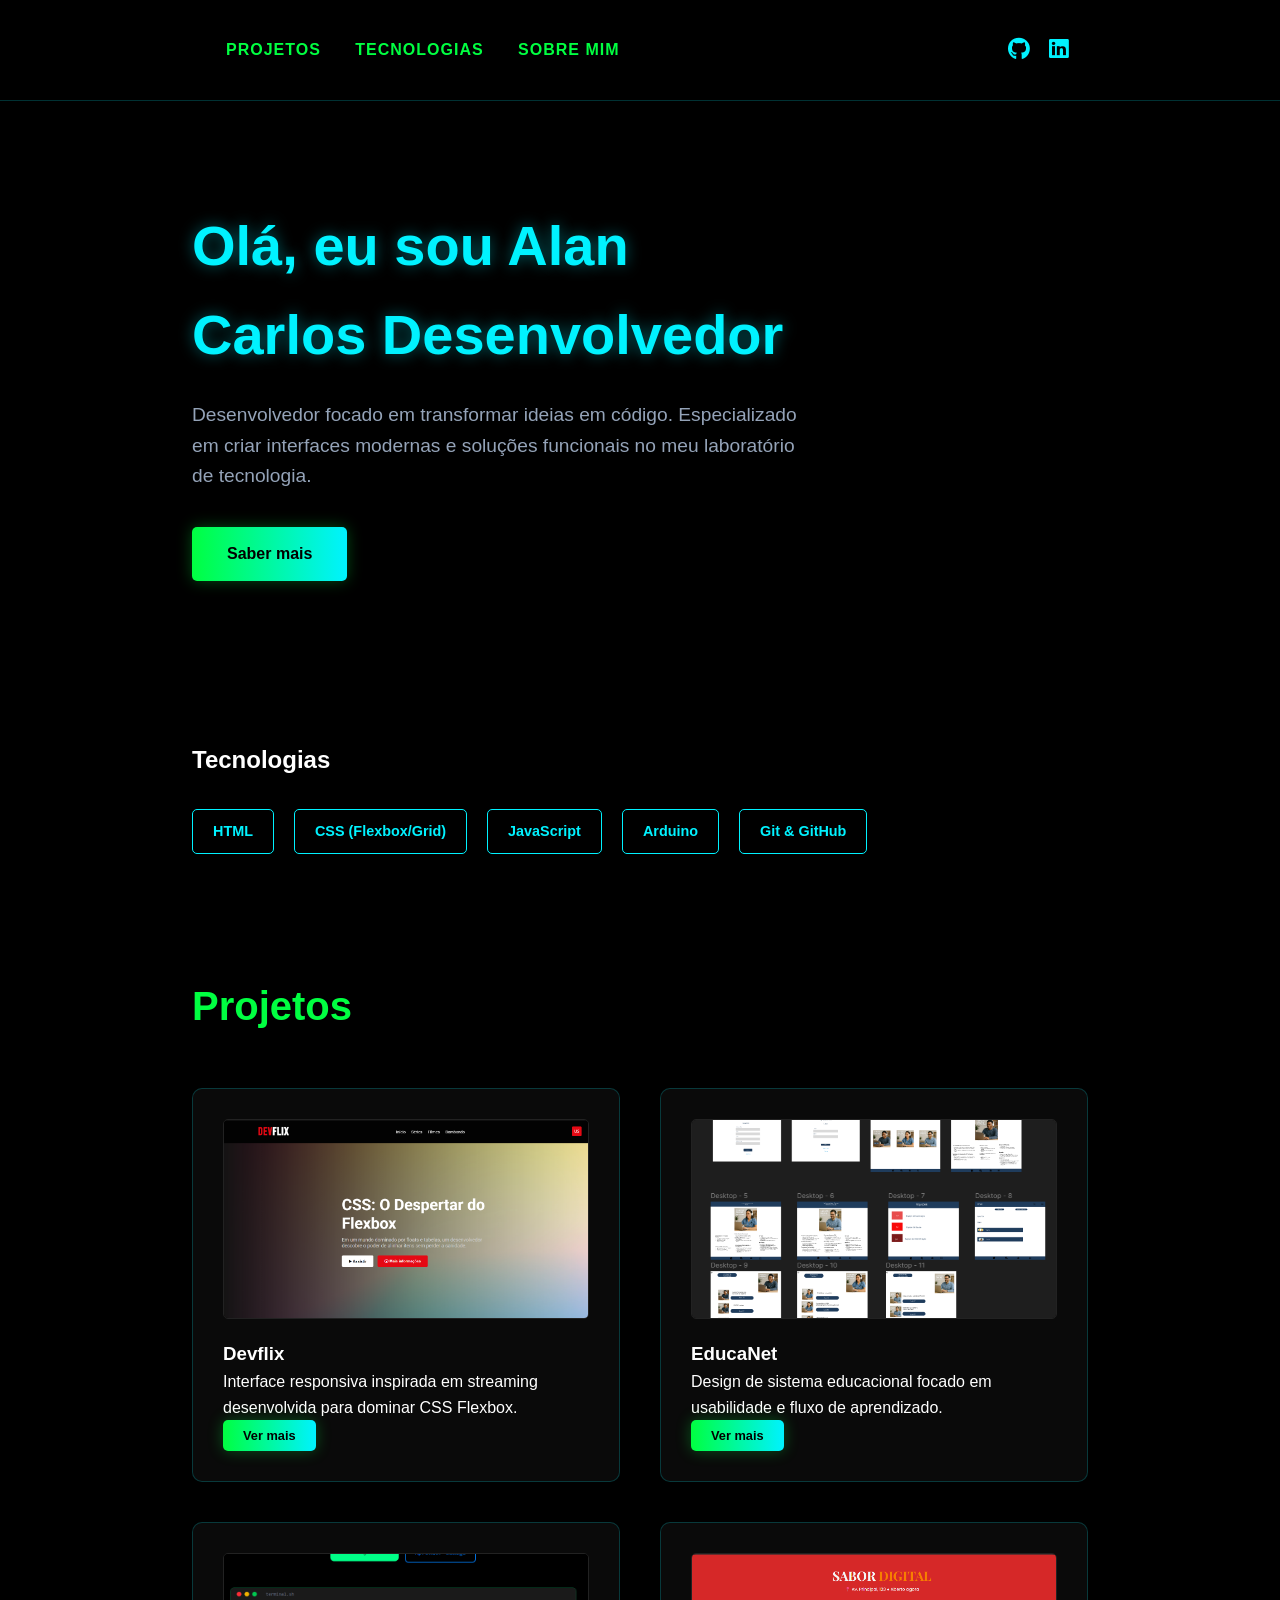
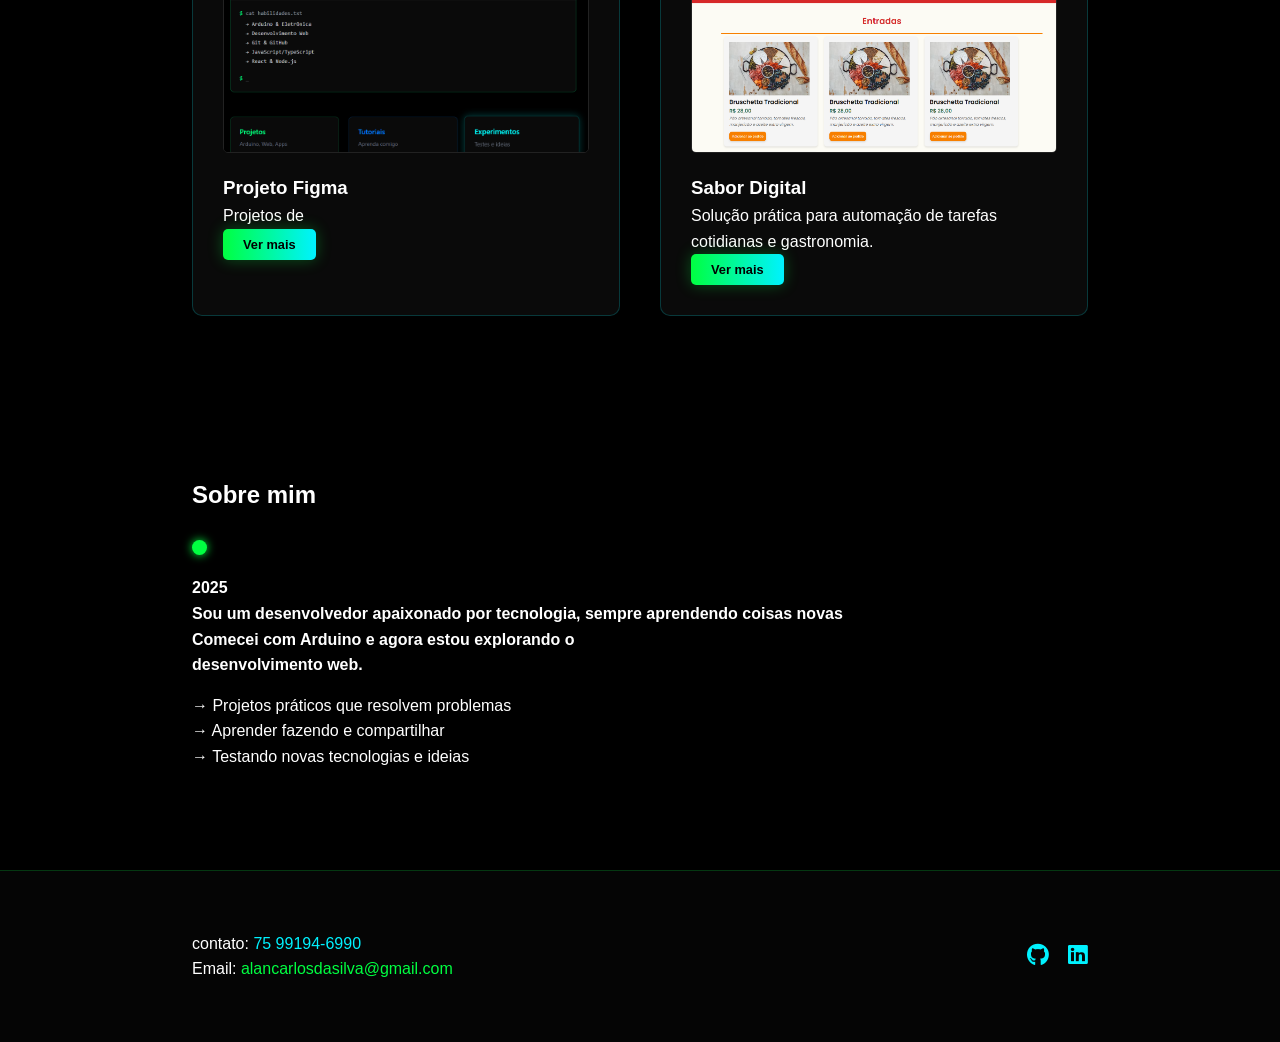
==== index.html @ fb9b8b77 "portfolio" ====
<!DOCTYPE html>
<html lang="pt-br">
<head>
    <meta charset="UTF-8">
    <meta name="viewport" content="width=device-width, initial-scale=1.0">
    <title>TechLab do Alan</title>
    <link rel="stylesheet" href="https://cdnjs.cloudflare.com/ajax/libs/font-awesome/6.0.0/css/all.min.css">
    <style>
        /* Estilos Base - Paleta: Preto, Verde e Azul Neon */
        * {
            margin: 0;
            padding: 0;
            box-sizing: border-box;
            font-family: 'Inter', sans-serif;
        }

        body {
            background-color: #000000; /* Preto total */
            color: #ffffff;
            line-height: 1.6;
            scroll-behavior: smooth;
        }

        /* Navbar */
        nav {
            display: flex;
            justify-content: space-around;
            align-items: center;
            padding: 2rem;
            border-bottom: 1px solid #00f2ff33; /* Linha sutil azul neon */
        }

        .nav-links a {
            margin: 0 15px;
            color: #00ff41; /* Verde Neon */
            text-decoration: none;
            text-transform: uppercase;
            font-weight: bold;
            letter-spacing: 1px;
            transition: 0.3s;
        }

        .nav-links a:hover { 
            color: #00f2ff; /* Azul Neon no hover */
            text-shadow: 0 0 10px #00f2ff;
        }

        .social-icons a {
            color: #00f2ff; /* Azul Neon */
            font-size: 1.4rem;
            margin-left: 15px;
            transition: 0.3s;
        }

        .social-icons a:hover { 
            color: #00ff41; 
            filter: drop-shadow(0 0 5px #00ff41);
        }

        /* Hero Section */
        .hero {
            padding: 100px 15%;
            max-width: 1000px;
        }

        .hero h1 {
            font-size: 3.5rem;
            margin-bottom: 20px;
            font-weight: 700;
            color: #00f2ff; /* Título em Azul Neon */
            text-shadow: 0 0 15px rgba(0, 242, 255, 0.4);
        }

        .hero p {
            color: #94a3b8;
            margin-bottom: 35px;
            font-size: 1.2rem;
            max-width: 700px;
        }

        /* Botão com degradê Verde e Azul Neon */
        .btn-gradient {
            background: linear-gradient(90deg, #00ff41, #00f2ff);
            color: #000;
            padding: 14px 35px;
            border-radius: 5px; /* Estilo mais retangular/tech */
            border: none;
            cursor: pointer;
            font-weight: bold;
            text-decoration: none;
            display: inline-block;
            transition: 0.3s;
            box-shadow: 0 0 15px rgba(0, 255, 65, 0.3);
        }

        .btn-gradient:hover { 
            transform: translateY(-3px);
            box-shadow: 0 0 25px rgba(0, 242, 255, 0.5);
        }

        /* Projetos 2x2 */
        .projects-section { padding: 60px 15%; }
        .projects-section h2 { 
            font-size: 2.5rem; 
            margin-bottom: 50px; 
            color: #00ff41; /* Subtítulo Verde */
        }

        .project-grid {
            display: grid;
            grid-template-columns: 1fr 1fr;
            gap: 40px;
        }

        .project-card {
            background-color: #0a0a0a;
            border: 1px solid #00f2ff33;
            border-radius: 10px;
            padding: 30px;
            transition: 0.3s;
        }

        .project-card:hover {
            border-color: #00ff41;
            box-shadow: 0 0 20px rgba(0, 255, 65, 0.1);
        }

        .project-img-box {
            width: 100%;
            height: 200px;
            background-color: #111;
            border-radius: 5px;
            margin-bottom: 20px;
            overflow: hidden;
            border: 1px solid #222;
        }

        .project-img-box img { width: 100%; height: 100%; object-fit: cover; }

        /* Tecnologias */
        .tech-section { padding: 60px 15%; }
        .tech-grid {
            display: flex;
            gap: 20px;
            flex-wrap: wrap;
            margin-top: 30px;
        }
        .tech-badge {
            background: #000;
            color: #00f2ff;
            padding: 10px 20px;
            border-radius: 5px;
            border: 1px solid #00f2ff;
            font-size: 0.9rem;
            font-weight: bold;
        }

        /* Sobre Mim - Timeline Horizontal */
        .about-section { padding: 100px 15%; }
        .timeline {
            display: flex;
            justify-content: space-between;
            margin-top: 60px;
            position: relative;
        }
        .timeline::before {
            content: '';
            position: absolute;
            top: 10px;
            width: 100%;
            height: 2px;
            background: linear-gradient(90deg, #00ff41, #00f2ff);
        }
        .timeline-item { position: relative; z-index: 2; width: 100%; }
        .dot { 
            width: 15px; 
            height: 15px; 
            background-color: #00ff41; 
            border-radius: 50%; 
            margin-bottom: 20px;
            box-shadow: 0 0 10px #00ff41;
        }

        /* Footer */
        footer {
            padding: 60px 15%;
            display: flex;
            justify-content: space-between;
            align-items: center;
            background-color: #050505;
            border-top: 1px solid #00ff4133;
        }

        @media (max-width: 768px) {
            .project-grid { grid-template-columns: 1fr; }
            .timeline { flex-direction: column; gap: 40px; }
            .timeline::before { display: none; }
        }
    </style>
</head>
<body>

    <nav>
        <div class="nav-links">
            <a href="#projects">Projetos</a>
            <a href="#tech">Tecnologias</a>
            <a href="#about">Sobre mim</a>
        </div>
        <div class="social-icons">
            <a href="http://github.com/Alan2980" target="_blank"><i class="fab fa-github"></i></a>
            <a href="https://www.linkedin.com/in/alan-carlos-ferreira/" target="_blank"><i class="fab fa-linkedin"></i></a>
        </div>
    </nav>

    <header class="hero">
        <h1>Olá, eu sou Alan Carlos Desenvolvedor</h1>
        <p>Desenvolvedor focado em transformar ideias em código. Especializado em criar interfaces modernas e soluções funcionais no meu laboratório de tecnologia.</p>
        <a href="#about" class="btn-gradient">Saber mais</a>
    </header>

   
    <section class="tech-section" id="tech">
        <h2>Tecnologias</h2>
        <div class="tech-grid">
            <div class="tech-badge">HTML</div>
            <div class="tech-badge">CSS (Flexbox/Grid)</div>
            <div class="tech-badge">JavaScript</div>
            <div class="tech-badge">Arduino</div>
            <div class="tech-badge">Git & GitHub</div>
        </div>
    </section>
  <section class="projects-section" id="projects">
        <h2>Projetos</h2>
        <div class="project-grid">
            <div class="project-card">
                <div class="project-img-box">
                    <img src="/img/Captura de tela 2026-04-16 095801.png" alt="Devflix">
                </div>
                <h3>Devflix</h3>
                <p>Interface responsiva inspirada em streaming desenvolvida para dominar CSS Flexbox.</p>
                <a href="https://basenacbr-my.sharepoint.com/:u:/g/personal/alan48354706_aluno_ba_senac_br/IQDGTTc9isylQrXAjAo8nd3AAR1FOP3xjFwxN7W-RszJwBE?e=UercpC" target="_blank">
                    <button class="btn-gradient" style="padding: 8px 20px; font-size: 0.8rem;">Ver mais</button>
                </a>
            </div>

            <div class="project-card">
                <div class="project-img-box">
                    <img src="/img/Captura de tela 2026-04-16 095956.png" alt="EducaNet">
                </div>
                <h3>EducaNet</h3>
                <p>Design de sistema educacional focado em usabilidade e fluxo de aprendizado.</p>
                <a href="https://www.figma.com/proto/KBrJU5p9wS079ucvSFIwqR/EducaF%C3%A1cil?node-id=58-42&t=xCgRSGFQoG0p897k-1&scaling=min-zoom&content-scaling=fixed&page-id=0%3A1&starting-point-node-id=3%3A222" target="_blank">
                    <button class="btn-gradient" style="padding: 8px 20px; font-size: 0.8rem;">Ver mais</button>
                </a>
            </div>

            <div class="project-card">
                <div class="project-img-box">
                    <img src="/img/Captura de tela 2026-04-17 110837.png" alt="Arduino">
                </div>
                <h3>Projeto Figma</h3>
                <p>Projetos de </p>
                <a href="https://www.figma.com/make/4gsi7QHn8DCEv77UlmLsKq/Futuristic-Portfolio-Website?fullscreen=1&t=gJldXSZ5ho7Ov596-1" target="_blank">
                    <button class="btn-gradient" style="padding: 8px 20px; font-size: 0.8rem;">Ver mais</button>
                </a>
            </div>

            <div class="project-card">
                <div class="project-img-box">
                    <img src="/img/Captura de tela 2026-04-16 113705.png" alt="Sabor Digital">
                </div>
                <h3>Sabor Digital</h3>
                <p>Solução prática para automação de tarefas cotidianas e gastronomia.</p>
                <a href="https://basenacbr-my.sharepoint.com/:u:/g/personal/alan48354706_aluno_ba_senac_br/IQDV8xX7fhvfSLwlhzkRFEE5Abi_323sx8X1kUDSmn3OrMc?e=D5rLdQ" target="_blank">
                    <button class="btn-gradient" style="padding: 8px 20px; font-size: 0.8rem;">Ver mais</button>
                </a>
            </div>
        </div>
    </section>

    <section class="about-section" id="about">
        <h2>Sobre mim</h2><br>
       
            <div class="timeline-item">
                <div class="dot"></div>
                <h4>2025</h4>
                <p>
                    <strong>Sou um desenvolvedor apaixonado por tecnologia, sempre aprendendo coisas novas <br>
                         Comecei com Arduino e agora estou explorando o <br>
                         desenvolvimento web.</strong>
                </p>
                <p style="margin-top: 15px;">
                    → Projetos práticos que resolvem problemas<br>
                    → Aprender fazendo e compartilhar<br>
                    → Testando novas tecnologias e ideias
                </p>
            </div>
        </div>
    </section>

    <footer>
        <div>
            <p>contato: <span style="color: #00f2ff;">75 99194-6990</span></p>
            <p>Email: <span style="color: #00ff41;">alancarlosdasilva@gmail.com</span></p>
        </div>
        <div class="social-icons">
            <a href="http://github.com/Alan2980" target="_blank"><i class="fab fa-github"></i></a>
            <a href="https://www.linkedin.com/in/alan-carlos-ferreira/" target="_blank"><i class="fab fa-linkedin"></i></a>
        </div>
    </footer>

</body>
</html>
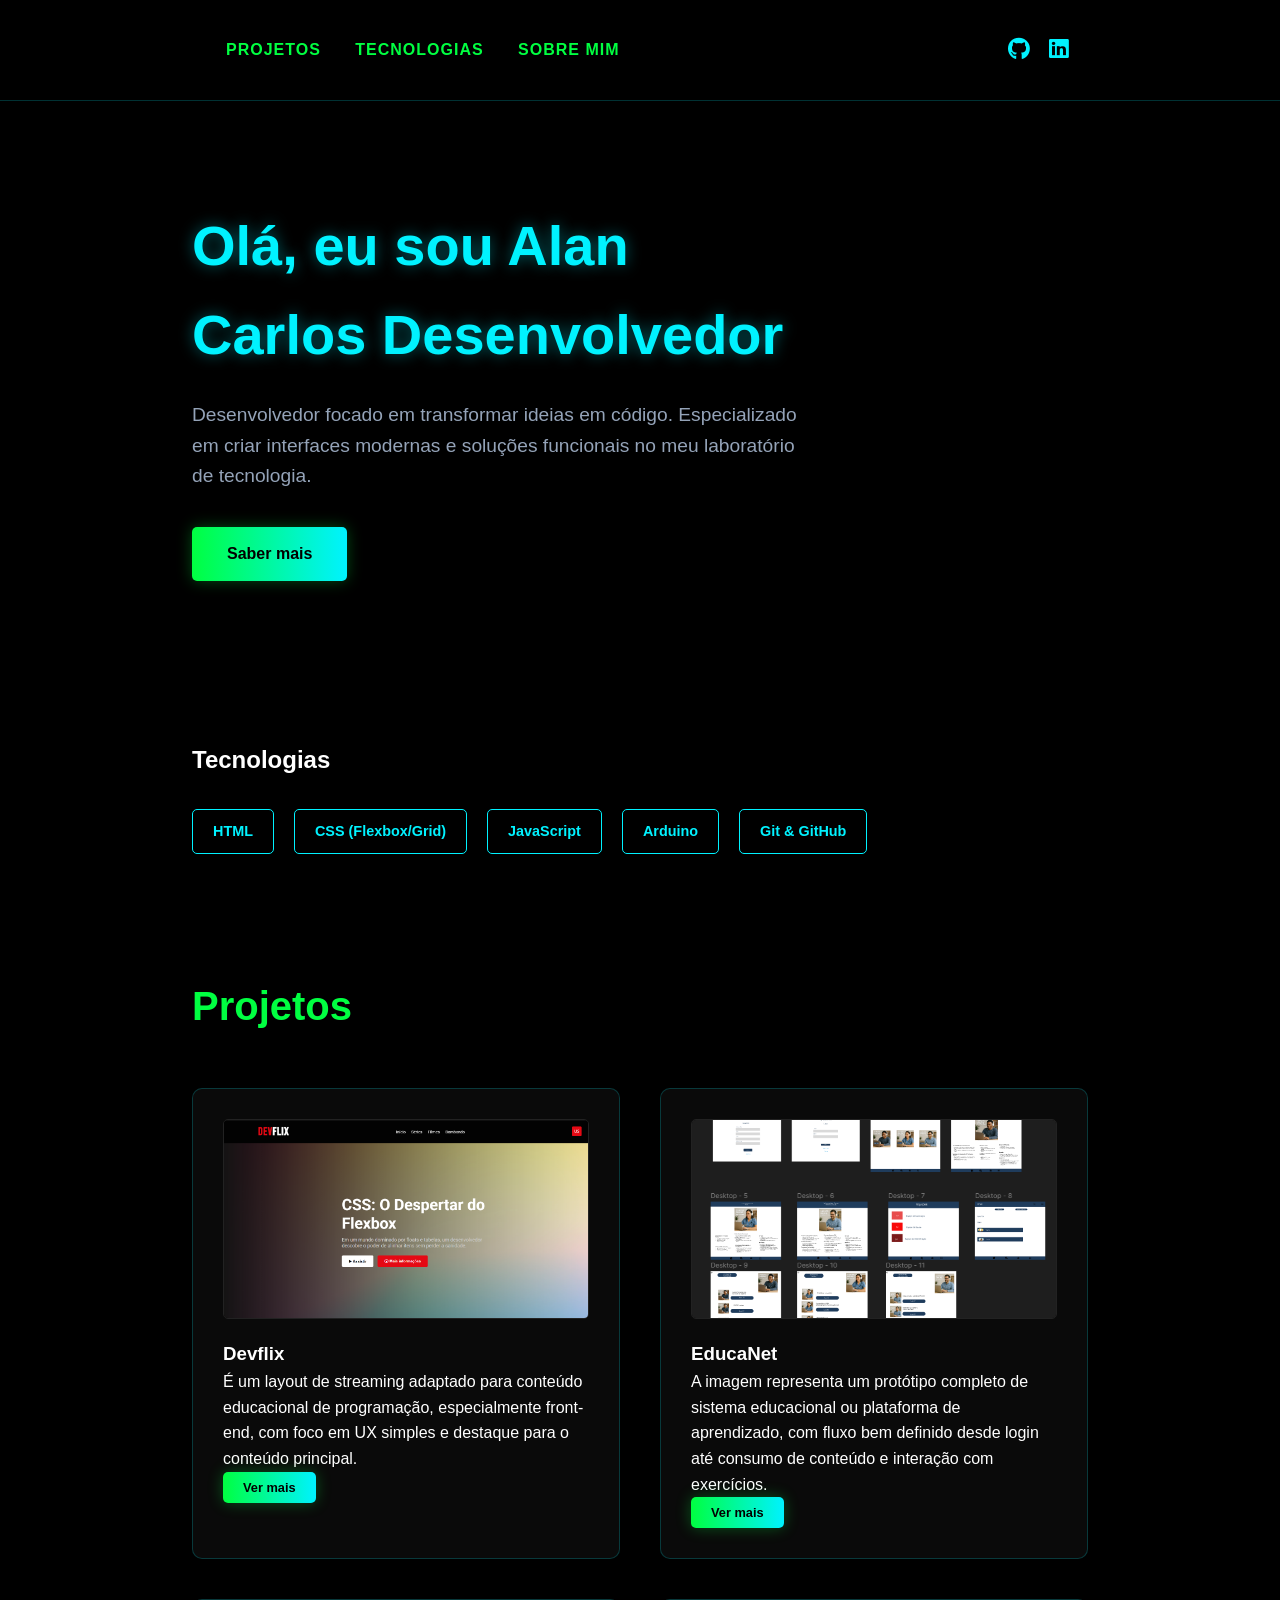
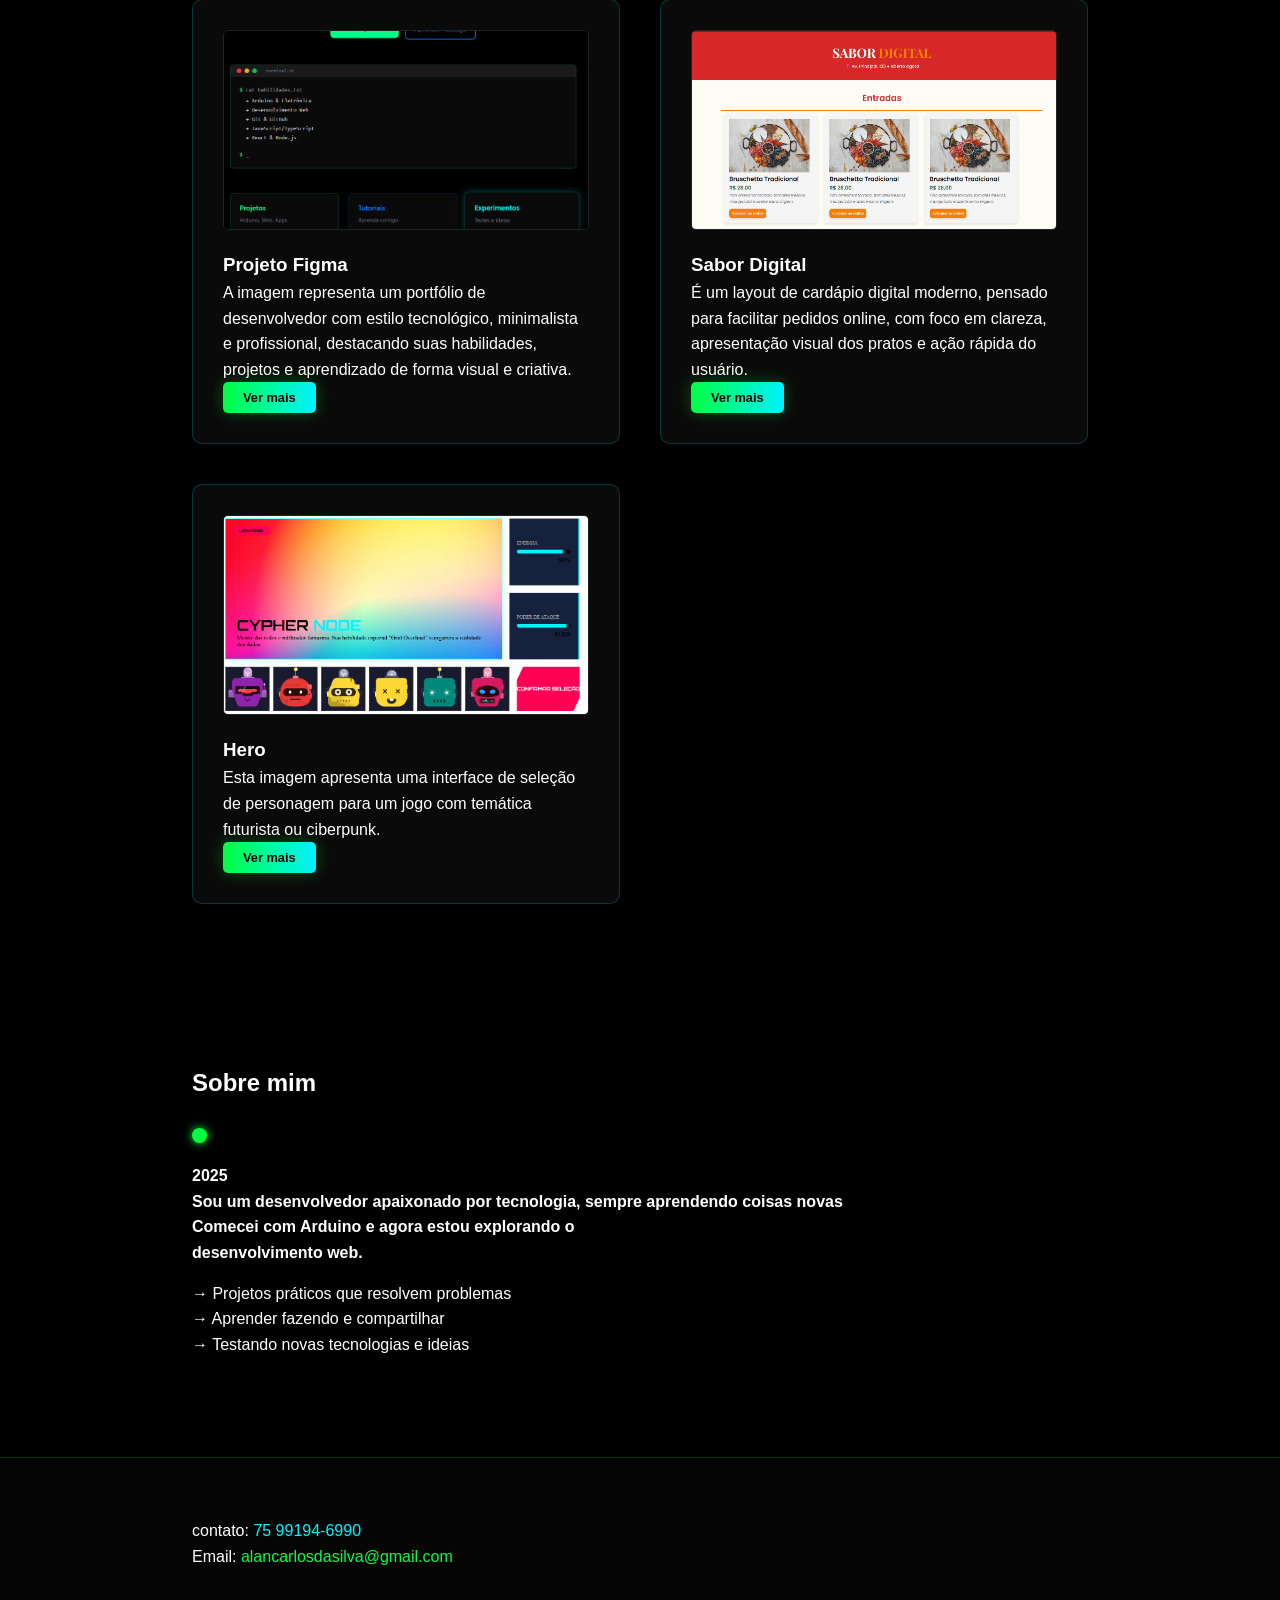
==== commit 341061f1: "TechLab do Alan" ====
--- a/index.html
+++ b/index.html
@@ -4,7 +4,8 @@
     <meta charset="UTF-8">
     <meta name="viewport" content="width=device-width, initial-scale=1.0">
     <title>TechLab do Alan</title>
-    <link rel="stylesheet" href="https://cdnjs.cloudflare.com/ajax/libs/font-awesome/6.0.0/css/all.min.css">
+    <link rel="icon" type="image/png" href="/img/logo-icone.png">
+   <link rel="stylesheet" href="https://cdnjs.cloudflare.com/ajax/libs/font-awesome/6.0.0/css/all.min.css">
     <style>
         /* Estilos Base - Paleta: Preto, Verde e Azul Neon */
         * {
@@ -234,10 +235,10 @@
         <div class="project-grid">
             <div class="project-card">
                 <div class="project-img-box">
-                    <img src="/img/Captura de tela 2026-04-16 095801.png" alt="Devflix">
+                    <img src="/img/DEVFLix.png" alt="Devflix">
                 </div>
                 <h3>Devflix</h3>
-                <p>Interface responsiva inspirada em streaming desenvolvida para dominar CSS Flexbox.</p>
+                <p>É um layout de streaming adaptado para conteúdo educacional de programação, especialmente front-end, com foco em UX simples e destaque para o conteúdo principal.</p>
                 <a href="https://basenacbr-my.sharepoint.com/:u:/g/personal/alan48354706_aluno_ba_senac_br/IQDGTTc9isylQrXAjAo8nd3AAR1FOP3xjFwxN7W-RszJwBE?e=UercpC" target="_blank">
                     <button class="btn-gradient" style="padding: 8px 20px; font-size: 0.8rem;">Ver mais</button>
                 </a>
@@ -245,10 +246,10 @@
 
             <div class="project-card">
                 <div class="project-img-box">
-                    <img src="/img/Captura de tela 2026-04-16 095956.png" alt="EducaNet">
+                    <img src="/img/EducaNet.png" alt="EducaNet">
                 </div>
                 <h3>EducaNet</h3>
-                <p>Design de sistema educacional focado em usabilidade e fluxo de aprendizado.</p>
+                <p>A imagem representa um protótipo completo de sistema educacional ou plataforma de aprendizado, com fluxo bem definido desde login até consumo de conteúdo e interação com exercícios.</p>
                 <a href="https://www.figma.com/proto/KBrJU5p9wS079ucvSFIwqR/EducaF%C3%A1cil?node-id=58-42&t=xCgRSGFQoG0p897k-1&scaling=min-zoom&content-scaling=fixed&page-id=0%3A1&starting-point-node-id=3%3A222" target="_blank">
                     <button class="btn-gradient" style="padding: 8px 20px; font-size: 0.8rem;">Ver mais</button>
                 </a>
@@ -256,10 +257,10 @@
 
             <div class="project-card">
                 <div class="project-img-box">
-                    <img src="/img/Captura de tela 2026-04-17 110837.png" alt="Arduino">
+                    <img src="/img/Projeto Figma.png" alt="Figma">
                 </div>
                 <h3>Projeto Figma</h3>
-                <p>Projetos de </p>
+                <p>A imagem representa um portfólio de desenvolvedor com estilo tecnológico, minimalista e profissional, destacando suas habilidades, projetos e aprendizado de forma visual e criativa. </p>
                 <a href="https://www.figma.com/make/4gsi7QHn8DCEv77UlmLsKq/Futuristic-Portfolio-Website?fullscreen=1&t=gJldXSZ5ho7Ov596-1" target="_blank">
                     <button class="btn-gradient" style="padding: 8px 20px; font-size: 0.8rem;">Ver mais</button>
                 </a>
@@ -267,11 +268,22 @@
 
             <div class="project-card">
                 <div class="project-img-box">
-                    <img src="/img/Captura de tela 2026-04-16 113705.png" alt="Sabor Digital">
+                    <img src="/img/Sabor Digital.png" alt="Sabor Digital">
                 </div>
                 <h3>Sabor Digital</h3>
-                <p>Solução prática para automação de tarefas cotidianas e gastronomia.</p>
+                <p>É um layout de cardápio digital moderno, pensado para facilitar pedidos online, com foco em clareza, apresentação visual dos pratos e ação rápida do usuário.</p>
                 <a href="https://basenacbr-my.sharepoint.com/:u:/g/personal/alan48354706_aluno_ba_senac_br/IQDV8xX7fhvfSLwlhzkRFEE5Abi_323sx8X1kUDSmn3OrMc?e=D5rLdQ" target="_blank">
+                    <button class="btn-gradient" style="padding: 8px 20px; font-size: 0.8rem;">Ver mais</button>
+                </a>
+            </div>
+
+            <div class="project-card">
+                <div class="project-img-box">
+                    <img src="/img/hero.png" alt="Hero">
+                </div>
+                <h3>Hero</h3>
+                <p>Esta imagem apresenta uma interface de seleção de personagem para um jogo com temática futurista ou ciberpunk.</p>
+                <a href="https://github.com/Alan2980/hero.git" target="_blank">
                     <button class="btn-gradient" style="padding: 8px 20px; font-size: 0.8rem;">Ver mais</button>
                 </a>
             </div>
@@ -303,10 +315,6 @@
             <p>contato: <span style="color: #00f2ff;">75 99194-6990</span></p>
             <p>Email: <span style="color: #00ff41;">alancarlosdasilva@gmail.com</span></p>
         </div>
-        <div class="social-icons">
-            <a href="http://github.com/Alan2980" target="_blank"><i class="fab fa-github"></i></a>
-            <a href="https://www.linkedin.com/in/alan-carlos-ferreira/" target="_blank"><i class="fab fa-linkedin"></i></a>
-        </div>
     </footer>
 
 </body>
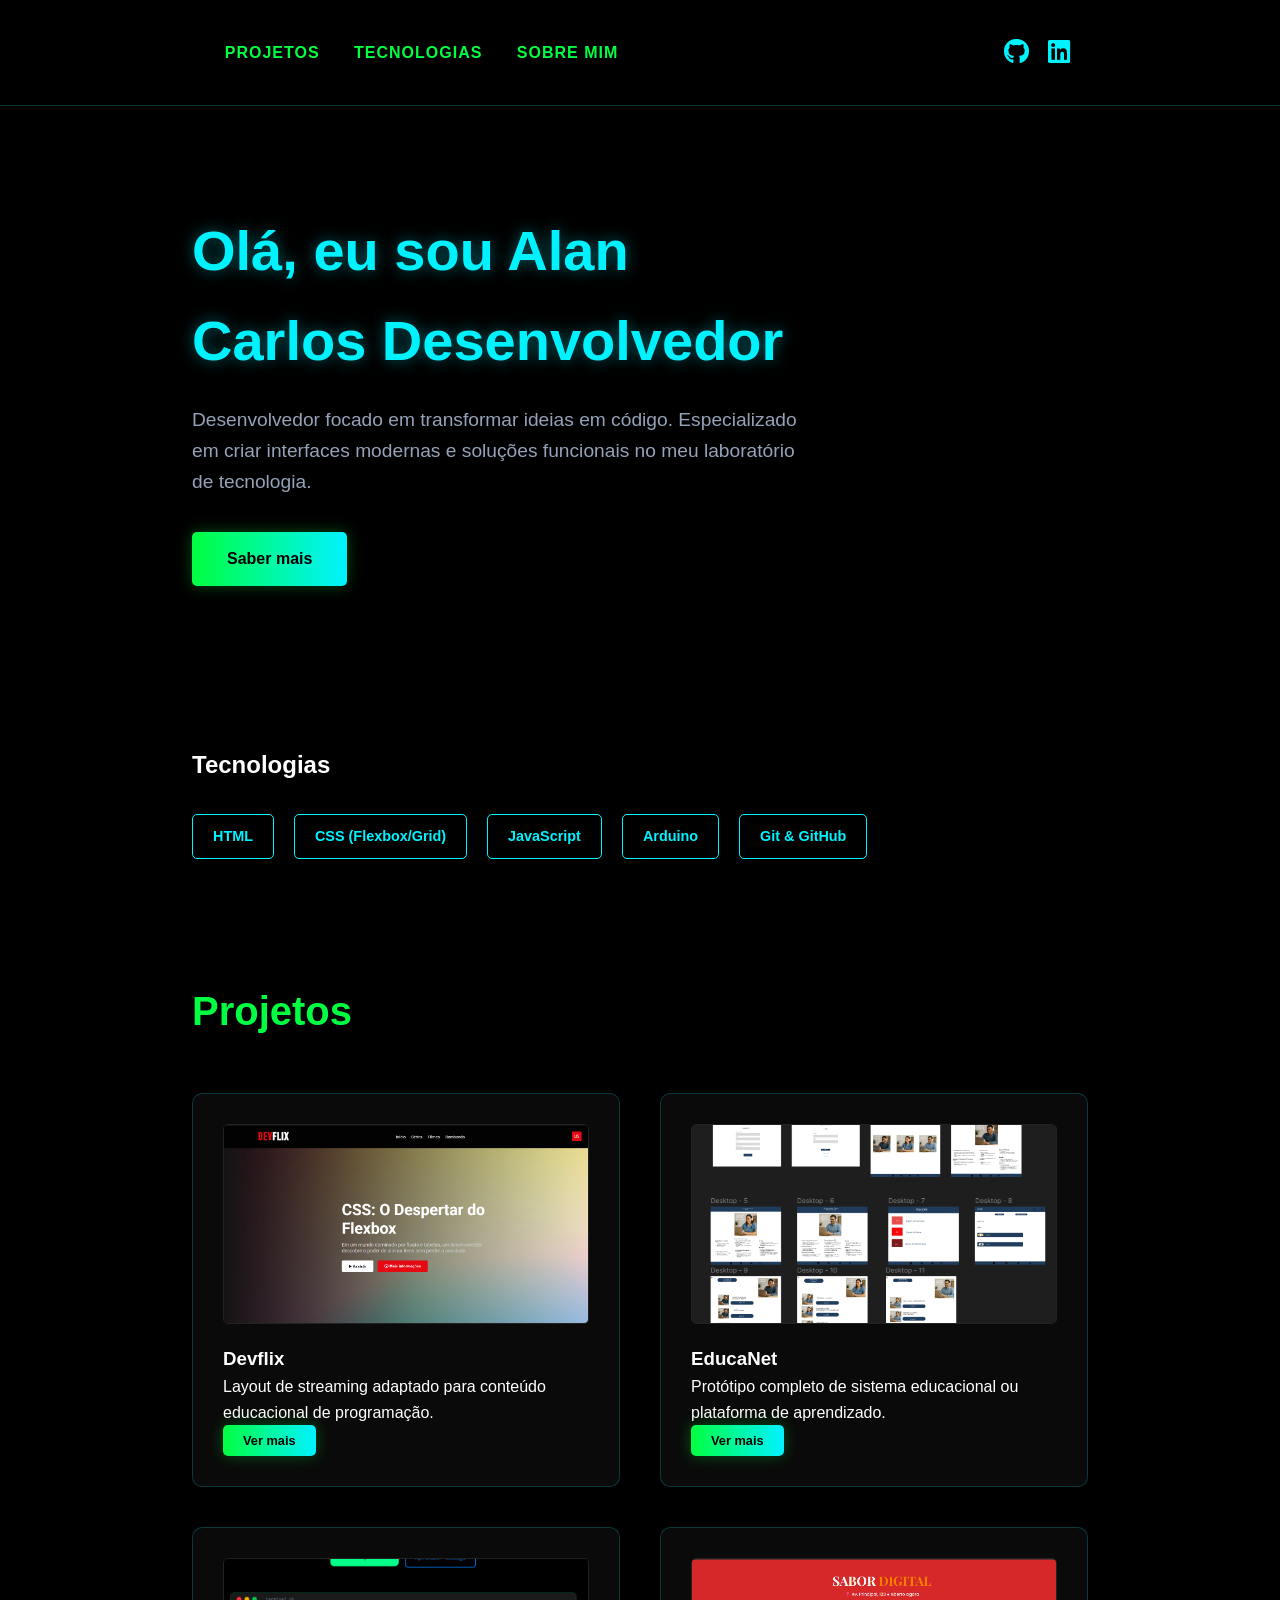
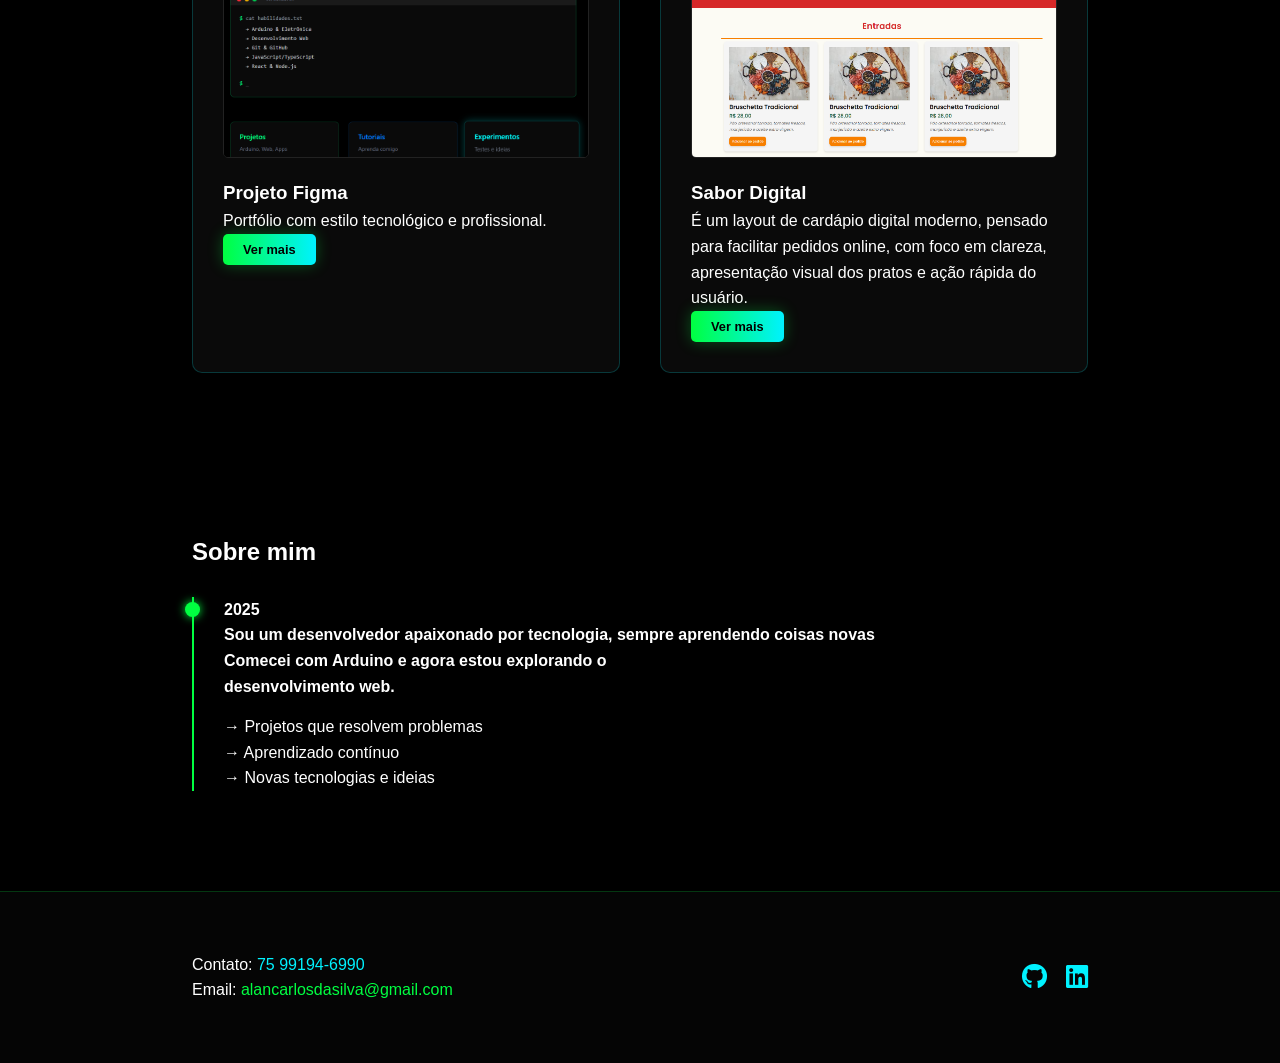
==== commit 3f36a751: "Primeiro commit" ====
--- a/index.html
+++ b/index.html
@@ -4,8 +4,10 @@
     <meta charset="UTF-8">
     <meta name="viewport" content="width=device-width, initial-scale=1.0">
     <title>TechLab do Alan</title>
-    <link rel="icon" type="image/png" href="/img/logo-icone.png">
-   <link rel="stylesheet" href="https://cdnjs.cloudflare.com/ajax/libs/font-awesome/6.0.0/css/all.min.css">
+    
+    <link rel="icon" type="image/png" href="img/logo-icone.png">
+    
+    <link rel="stylesheet" href="https://cdnjs.cloudflare.com/ajax/libs/font-awesome/6.0.0/css/all.min.css">
     <style>
         /* Estilos Base - Paleta: Preto, Verde e Azul Neon */
         * {
@@ -28,7 +30,7 @@
             justify-content: space-around;
             align-items: center;
             padding: 2rem;
-            border-bottom: 1px solid #00f2ff33; /* Linha sutil azul neon */
+            border-bottom: 1px solid #00f2ff33;
         }
 
         .nav-links a {
@@ -48,14 +50,17 @@
 
         .social-icons a {
             color: #00f2ff; /* Azul Neon */
-            font-size: 1.4rem;
+            font-size: 1.6rem;
             margin-left: 15px;
             transition: 0.3s;
+            text-decoration: none;
+            display: inline-block;
         }
 
         .social-icons a:hover { 
             color: #00ff41; 
-            filter: drop-shadow(0 0 5px #00ff41);
+            filter: drop-shadow(0 0 8px #00ff41);
+            transform: scale(1.1);
         }
 
         /* Hero Section */
@@ -68,7 +73,7 @@
             font-size: 3.5rem;
             margin-bottom: 20px;
             font-weight: 700;
-            color: #00f2ff; /* Título em Azul Neon */
+            color: #00f2ff;
             text-shadow: 0 0 15px rgba(0, 242, 255, 0.4);
         }
 
@@ -79,12 +84,11 @@
             max-width: 700px;
         }
 
-        /* Botão com degradê Verde e Azul Neon */
         .btn-gradient {
             background: linear-gradient(90deg, #00ff41, #00f2ff);
             color: #000;
             padding: 14px 35px;
-            border-radius: 5px; /* Estilo mais retangular/tech */
+            border-radius: 5px;
             border: none;
             cursor: pointer;
             font-weight: bold;
@@ -99,12 +103,12 @@
             box-shadow: 0 0 25px rgba(0, 242, 255, 0.5);
         }
 
-        /* Projetos 2x2 */
+        /* Projetos */
         .projects-section { padding: 60px 15%; }
         .projects-section h2 { 
             font-size: 2.5rem; 
             margin-bottom: 50px; 
-            color: #00ff41; /* Subtítulo Verde */
+            color: #00ff41;
         }
 
         .project-grid {
@@ -136,7 +140,11 @@
             border: 1px solid #222;
         }
 
-        .project-img-box img { width: 100%; height: 100%; object-fit: cover; }
+        .project-img-box img { 
+            width: 100%; 
+            height: 100%; 
+            object-fit: cover; 
+        }
 
         /* Tecnologias */
         .tech-section { padding: 60px 15%; }
@@ -156,29 +164,21 @@
             font-weight: bold;
         }
 
-        /* Sobre Mim - Timeline Horizontal */
+        /* Sobre Mim */
         .about-section { padding: 100px 15%; }
-        .timeline {
-            display: flex;
-            justify-content: space-between;
-            margin-top: 60px;
-            position: relative;
-        }
-        .timeline::before {
-            content: '';
-            position: absolute;
-            top: 10px;
-            width: 100%;
-            height: 2px;
-            background: linear-gradient(90deg, #00ff41, #00f2ff);
-        }
-        .timeline-item { position: relative; z-index: 2; width: 100%; }
+        .timeline-item { 
+            position: relative; 
+            padding-left: 30px; 
+            border-left: 2px solid #00ff41;
+        }
         .dot { 
             width: 15px; 
             height: 15px; 
             background-color: #00ff41; 
             border-radius: 50%; 
-            margin-bottom: 20px;
+            position: absolute;
+            left: -9px;
+            top: 5px;
             box-shadow: 0 0 10px #00ff41;
         }
 
@@ -194,8 +194,7 @@
 
         @media (max-width: 768px) {
             .project-grid { grid-template-columns: 1fr; }
-            .timeline { flex-direction: column; gap: 40px; }
-            .timeline::before { display: none; }
+            footer { flex-direction: column; text-align: center; gap: 20px; }
         }
     </style>
 </head>
@@ -208,7 +207,7 @@
             <a href="#about">Sobre mim</a>
         </div>
         <div class="social-icons">
-            <a href="http://github.com/Alan2980" target="_blank"><i class="fab fa-github"></i></a>
+            <a href="https://github.com/Alan2980" target="_blank"><i class="fab fa-github"></i></a>
             <a href="https://www.linkedin.com/in/alan-carlos-ferreira/" target="_blank"><i class="fab fa-linkedin"></i></a>
         </div>
     </nav>
@@ -219,7 +218,6 @@
         <a href="#about" class="btn-gradient">Saber mais</a>
     </header>
 
-   
     <section class="tech-section" id="tech">
         <h2>Tecnologias</h2>
         <div class="tech-grid">
@@ -230,15 +228,16 @@
             <div class="tech-badge">Git & GitHub</div>
         </div>
     </section>
-  <section class="projects-section" id="projects">
+
+    <section class="projects-section" id="projects">
         <h2>Projetos</h2>
         <div class="project-grid">
             <div class="project-card">
                 <div class="project-img-box">
-                    <img src="/img/DEVFLix.png" alt="Devflix">
+                    <img src="img/DEVFLix.png" alt="Devflix">
                 </div>
                 <h3>Devflix</h3>
-                <p>É um layout de streaming adaptado para conteúdo educacional de programação, especialmente front-end, com foco em UX simples e destaque para o conteúdo principal.</p>
+                <p>Layout de streaming adaptado para conteúdo educacional de programação.</p>
                 <a href="https://basenacbr-my.sharepoint.com/:u:/g/personal/alan48354706_aluno_ba_senac_br/IQDGTTc9isylQrXAjAo8nd3AAR1FOP3xjFwxN7W-RszJwBE?e=UercpC" target="_blank">
                     <button class="btn-gradient" style="padding: 8px 20px; font-size: 0.8rem;">Ver mais</button>
                 </a>
@@ -246,29 +245,29 @@
 
             <div class="project-card">
                 <div class="project-img-box">
-                    <img src="/img/EducaNet.png" alt="EducaNet">
+                    <img src="img/EducaNet.png" alt="EducaNet">
                 </div>
                 <h3>EducaNet</h3>
-                <p>A imagem representa um protótipo completo de sistema educacional ou plataforma de aprendizado, com fluxo bem definido desde login até consumo de conteúdo e interação com exercícios.</p>
-                <a href="https://www.figma.com/proto/KBrJU5p9wS079ucvSFIwqR/EducaF%C3%A1cil?node-id=58-42&t=xCgRSGFQoG0p897k-1&scaling=min-zoom&content-scaling=fixed&page-id=0%3A1&starting-point-node-id=3%3A222" target="_blank">
+                <p>Protótipo completo de sistema educacional ou plataforma de aprendizado.</p>
+                <a href="https://www.figma.com/proto/KBrJU5p9wS079ucvSFIwqR/EducaF%C3%A1cil?node-id=58-42" target="_blank">
                     <button class="btn-gradient" style="padding: 8px 20px; font-size: 0.8rem;">Ver mais</button>
                 </a>
             </div>
 
             <div class="project-card">
                 <div class="project-img-box">
-                    <img src="/img/Projeto Figma.png" alt="Figma">
+                    <img src="img/Projeto Figma.png" alt="Figma">
                 </div>
                 <h3>Projeto Figma</h3>
-                <p>A imagem representa um portfólio de desenvolvedor com estilo tecnológico, minimalista e profissional, destacando suas habilidades, projetos e aprendizado de forma visual e criativa. </p>
-                <a href="https://www.figma.com/make/4gsi7QHn8DCEv77UlmLsKq/Futuristic-Portfolio-Website?fullscreen=1&t=gJldXSZ5ho7Ov596-1" target="_blank">
+                <p>Portfólio com estilo tecnológico e profissional.</p>
+                <a href="https://www.figma.com/make/4gsi7QHn8DCEv77UlmLsKq/Futuristic-Portfolio-Website" target="_blank">
                     <button class="btn-gradient" style="padding: 8px 20px; font-size: 0.8rem;">Ver mais</button>
                 </a>
             </div>
 
             <div class="project-card">
                 <div class="project-img-box">
-                    <img src="/img/Sabor Digital.png" alt="Sabor Digital">
+                    <img src="img/Sabor Digital.png" alt="Sabor Digital">
                 </div>
                 <h3>Sabor Digital</h3>
                 <p>É um layout de cardápio digital moderno, pensado para facilitar pedidos online, com foco em clareza, apresentação visual dos pratos e ação rápida do usuário.</p>
@@ -276,44 +275,35 @@
                     <button class="btn-gradient" style="padding: 8px 20px; font-size: 0.8rem;">Ver mais</button>
                 </a>
             </div>
-
-            <div class="project-card">
-                <div class="project-img-box">
-                    <img src="/img/hero.png" alt="Hero">
-                </div>
-                <h3>Hero</h3>
-                <p>Esta imagem apresenta uma interface de seleção de personagem para um jogo com temática futurista ou ciberpunk.</p>
-                <a href="https://github.com/Alan2980/hero.git" target="_blank">
-                    <button class="btn-gradient" style="padding: 8px 20px; font-size: 0.8rem;">Ver mais</button>
-                </a>
-            </div>
         </div>
     </section>
 
     <section class="about-section" id="about">
         <h2>Sobre mim</h2><br>
-       
-            <div class="timeline-item">
-                <div class="dot"></div>
-                <h4>2025</h4>
-                <p>
+        <div class="timeline-item">
+            <div class="dot"></div>
+            <h4>2025</h4>
+            <p>
                     <strong>Sou um desenvolvedor apaixonado por tecnologia, sempre aprendendo coisas novas <br>
                          Comecei com Arduino e agora estou explorando o <br>
                          desenvolvimento web.</strong>
                 </p>
-                <p style="margin-top: 15px;">
-                    → Projetos práticos que resolvem problemas<br>
-                    → Aprender fazendo e compartilhar<br>
-                    → Testando novas tecnologias e ideias
-                </p>
-            </div>
+            <p style="margin-top: 15px;">
+                → Projetos que resolvem problemas<br>
+                → Aprendizado contínuo<br>
+                → Novas tecnologias e ideias
+            </p>
         </div>
     </section>
 
     <footer>
         <div>
-            <p>contato: <span style="color: #00f2ff;">75 99194-6990</span></p>
+            <p>Contato: <span style="color: #00f2ff;">75 99194-6990</span></p>
             <p>Email: <span style="color: #00ff41;">alancarlosdasilva@gmail.com</span></p>
+        </div>
+        <div class="social-icons">
+            <a href="https://github.com/Alan2980" target="_blank"><i class="fab fa-github"></i></a>
+            <a href="https://www.linkedin.com/in/alan-carlos-ferreira/" target="_blank"><i class="fab fa-linkedin"></i></a>
         </div>
     </footer>
 
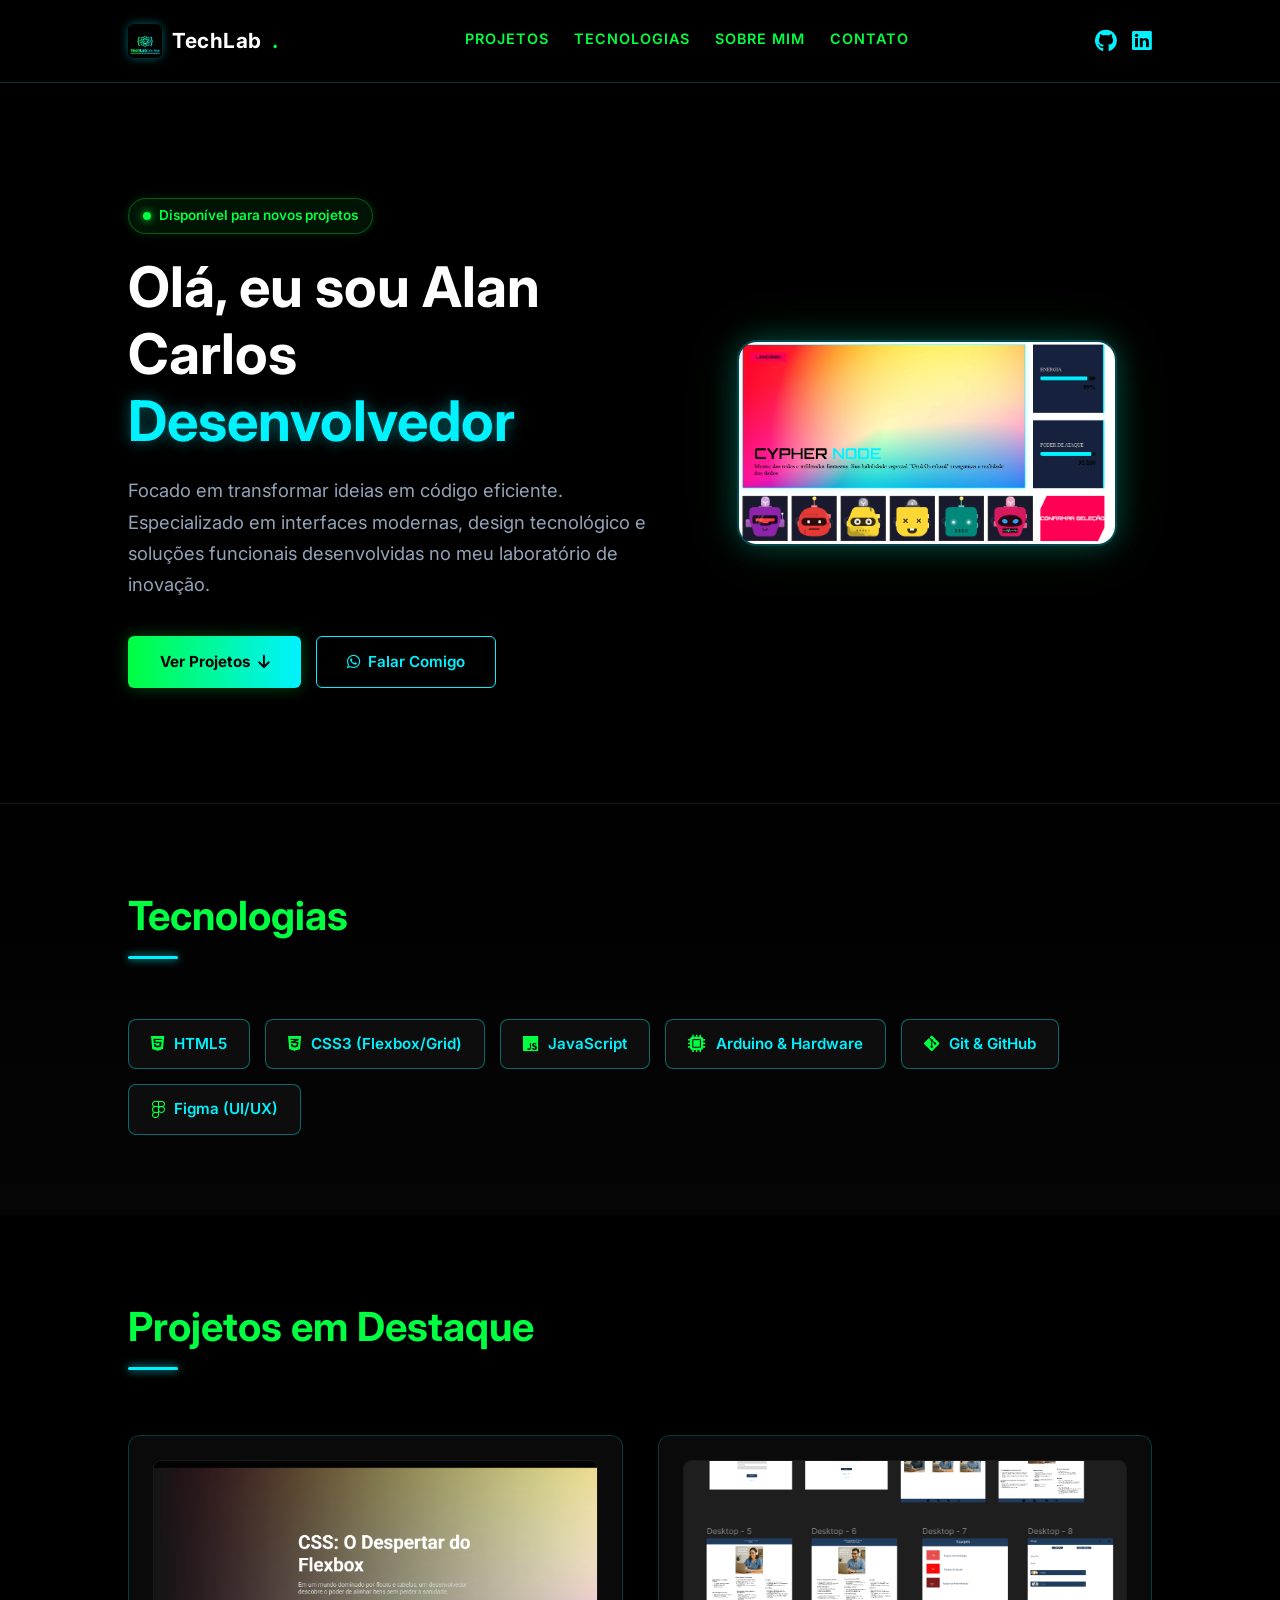
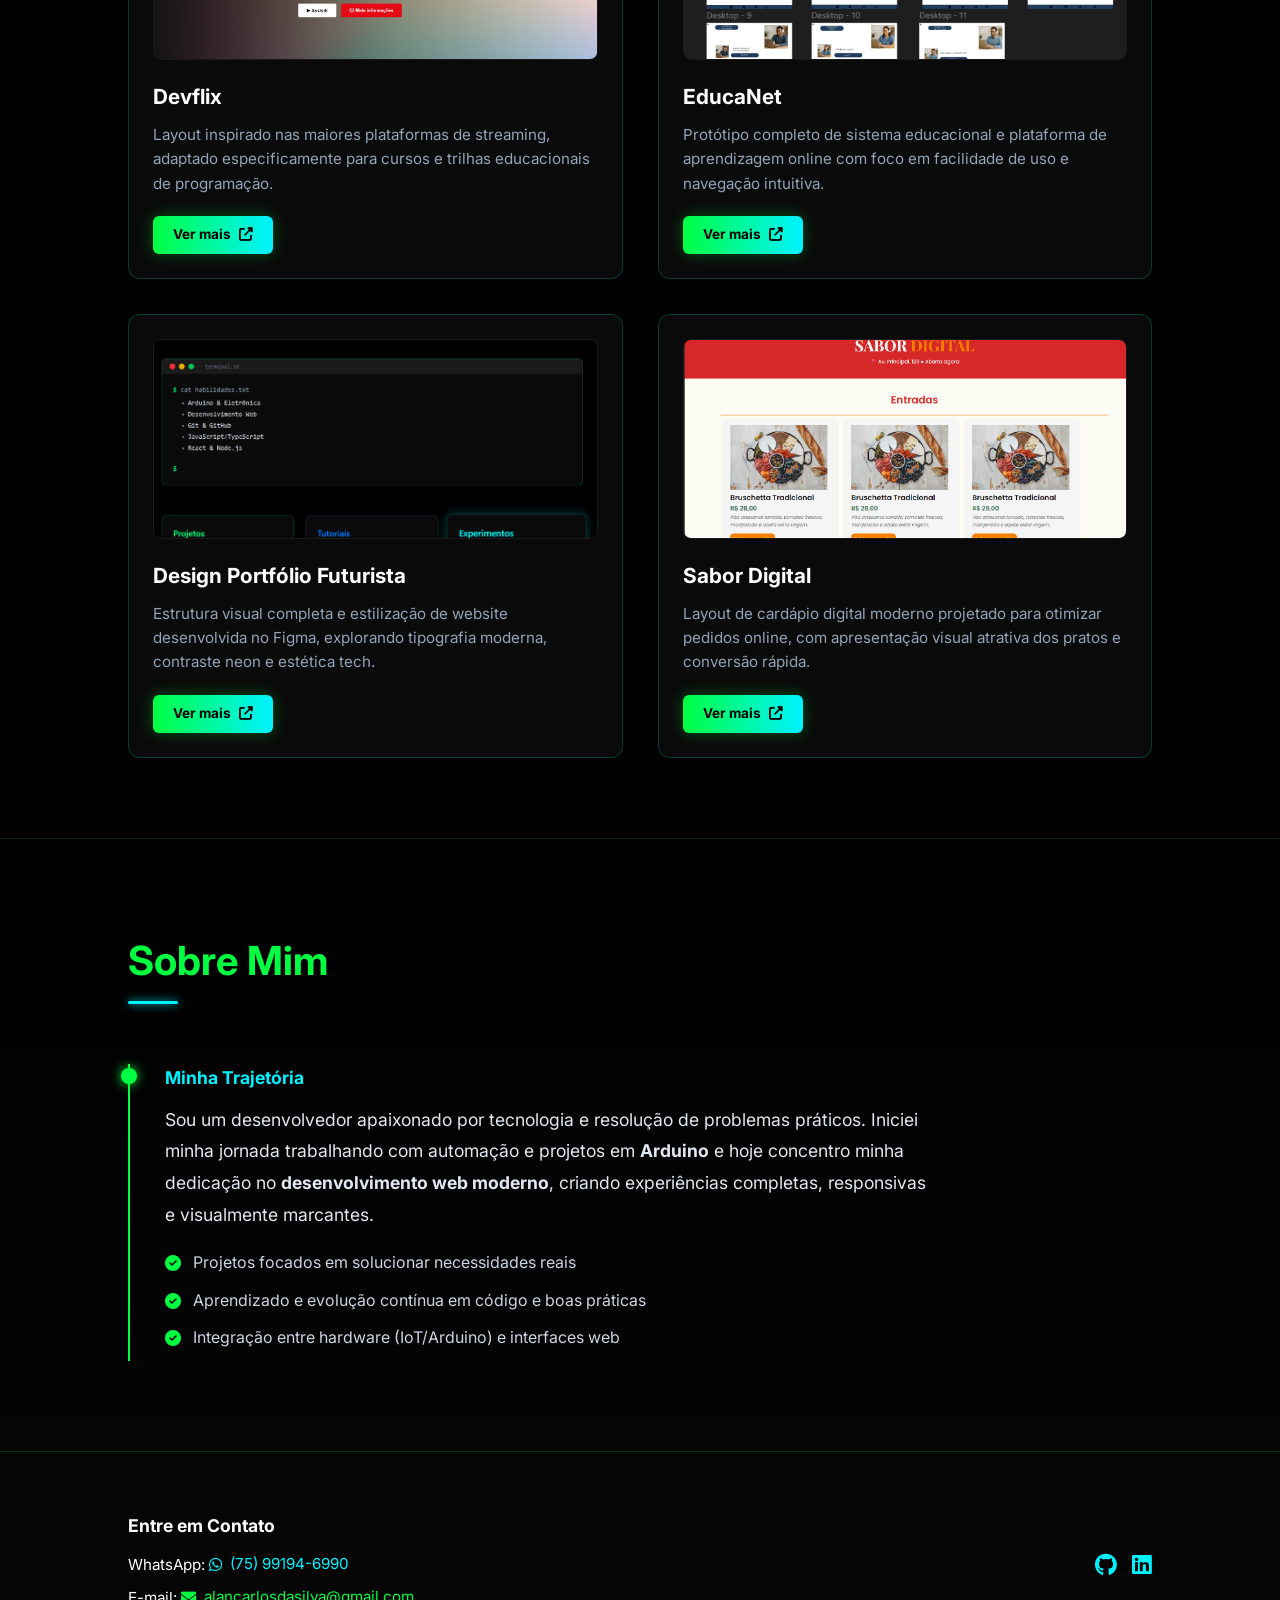
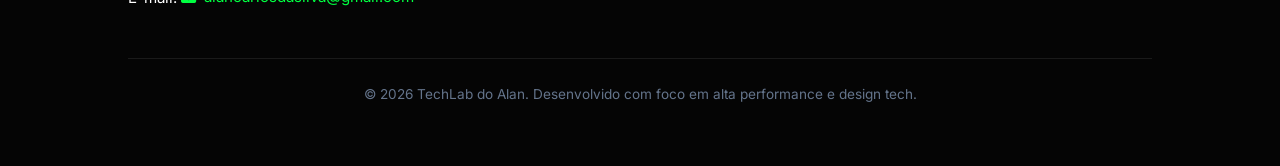
==== commit a779f787: "feat: refatoracao de design, responsividade e acessibilidade" ====
--- a/index.html
+++ b/index.html
@@ -3,309 +3,198 @@
 <head>
     <meta charset="UTF-8">
     <meta name="viewport" content="width=device-width, initial-scale=1.0">
-    <title>TechLab do Alan</title>
-    
+    <title>TechLab do Alan | Desenvolvedor Web</title>
+    
+    <!-- Favicon -->
     <link rel="icon" type="image/png" href="img/logo-icone.png">
     
-    <link rel="stylesheet" href="https://cdnjs.cloudflare.com/ajax/libs/font-awesome/6.0.0/css/all.min.css">
-    <style>
-        /* Estilos Base - Paleta: Preto, Verde e Azul Neon */
-        * {
-            margin: 0;
-            padding: 0;
-            box-sizing: border-box;
-            font-family: 'Inter', sans-serif;
-        }
-
-        body {
-            background-color: #000000; /* Preto total */
-            color: #ffffff;
-            line-height: 1.6;
-            scroll-behavior: smooth;
-        }
-
-        /* Navbar */
-        nav {
-            display: flex;
-            justify-content: space-around;
-            align-items: center;
-            padding: 2rem;
-            border-bottom: 1px solid #00f2ff33;
-        }
-
-        .nav-links a {
-            margin: 0 15px;
-            color: #00ff41; /* Verde Neon */
-            text-decoration: none;
-            text-transform: uppercase;
-            font-weight: bold;
-            letter-spacing: 1px;
-            transition: 0.3s;
-        }
-
-        .nav-links a:hover { 
-            color: #00f2ff; /* Azul Neon no hover */
-            text-shadow: 0 0 10px #00f2ff;
-        }
-
-        .social-icons a {
-            color: #00f2ff; /* Azul Neon */
-            font-size: 1.6rem;
-            margin-left: 15px;
-            transition: 0.3s;
-            text-decoration: none;
-            display: inline-block;
-        }
-
-        .social-icons a:hover { 
-            color: #00ff41; 
-            filter: drop-shadow(0 0 8px #00ff41);
-            transform: scale(1.1);
-        }
-
-        /* Hero Section */
-        .hero {
-            padding: 100px 15%;
-            max-width: 1000px;
-        }
-
-        .hero h1 {
-            font-size: 3.5rem;
-            margin-bottom: 20px;
-            font-weight: 700;
-            color: #00f2ff;
-            text-shadow: 0 0 15px rgba(0, 242, 255, 0.4);
-        }
-
-        .hero p {
-            color: #94a3b8;
-            margin-bottom: 35px;
-            font-size: 1.2rem;
-            max-width: 700px;
-        }
-
-        .btn-gradient {
-            background: linear-gradient(90deg, #00ff41, #00f2ff);
-            color: #000;
-            padding: 14px 35px;
-            border-radius: 5px;
-            border: none;
-            cursor: pointer;
-            font-weight: bold;
-            text-decoration: none;
-            display: inline-block;
-            transition: 0.3s;
-            box-shadow: 0 0 15px rgba(0, 255, 65, 0.3);
-        }
-
-        .btn-gradient:hover { 
-            transform: translateY(-3px);
-            box-shadow: 0 0 25px rgba(0, 242, 255, 0.5);
-        }
-
-        /* Projetos */
-        .projects-section { padding: 60px 15%; }
-        .projects-section h2 { 
-            font-size: 2.5rem; 
-            margin-bottom: 50px; 
-            color: #00ff41;
-        }
-
-        .project-grid {
-            display: grid;
-            grid-template-columns: 1fr 1fr;
-            gap: 40px;
-        }
-
-        .project-card {
-            background-color: #0a0a0a;
-            border: 1px solid #00f2ff33;
-            border-radius: 10px;
-            padding: 30px;
-            transition: 0.3s;
-        }
-
-        .project-card:hover {
-            border-color: #00ff41;
-            box-shadow: 0 0 20px rgba(0, 255, 65, 0.1);
-        }
-
-        .project-img-box {
-            width: 100%;
-            height: 200px;
-            background-color: #111;
-            border-radius: 5px;
-            margin-bottom: 20px;
-            overflow: hidden;
-            border: 1px solid #222;
-        }
-
-        .project-img-box img { 
-            width: 100%; 
-            height: 100%; 
-            object-fit: cover; 
-        }
-
-        /* Tecnologias */
-        .tech-section { padding: 60px 15%; }
-        .tech-grid {
-            display: flex;
-            gap: 20px;
-            flex-wrap: wrap;
-            margin-top: 30px;
-        }
-        .tech-badge {
-            background: #000;
-            color: #00f2ff;
-            padding: 10px 20px;
-            border-radius: 5px;
-            border: 1px solid #00f2ff;
-            font-size: 0.9rem;
-            font-weight: bold;
-        }
-
-        /* Sobre Mim */
-        .about-section { padding: 100px 15%; }
-        .timeline-item { 
-            position: relative; 
-            padding-left: 30px; 
-            border-left: 2px solid #00ff41;
-        }
-        .dot { 
-            width: 15px; 
-            height: 15px; 
-            background-color: #00ff41; 
-            border-radius: 50%; 
-            position: absolute;
-            left: -9px;
-            top: 5px;
-            box-shadow: 0 0 10px #00ff41;
-        }
-
-        /* Footer */
-        footer {
-            padding: 60px 15%;
-            display: flex;
-            justify-content: space-between;
-            align-items: center;
-            background-color: #050505;
-            border-top: 1px solid #00ff4133;
-        }
-
-        @media (max-width: 768px) {
-            .project-grid { grid-template-columns: 1fr; }
-            footer { flex-direction: column; text-align: center; gap: 20px; }
-        }
-    </style>
+    <!-- Google Fonts: Inter -->
+    <link rel="preconnect" href="https://fonts.googleapis.com">
+    <link rel="preconnect" href="https://fonts.gstatic.com" crossorigin>
+    <link href="https://fonts.googleapis.com/css2?family=Inter:wght@400;500;600;700&display=swap" rel="stylesheet">
+    
+    <!-- Font Awesome -->
+    <link rel="stylesheet" href="https://cdnjs.cloudflare.com/ajax/libs/font-awesome/6.5.1/css/all.min.css">
+    
+    <!-- Estilo Externo -->
+    <link rel="stylesheet" href="style.css">
 </head>
 <body>
 
+    <!-- Navbar -->
     <nav>
+        <a href="#" class="brand">
+            <img src="img/logo-icone.png" alt="TechLab Logo" class="brand-logo">
+            TechLab<span>.</span>
+        </a>
+
         <div class="nav-links">
             <a href="#projects">Projetos</a>
             <a href="#tech">Tecnologias</a>
             <a href="#about">Sobre mim</a>
-        </div>
+            <a href="#contact">Contato</a>
+        </div>
+
         <div class="social-icons">
-            <a href="https://github.com/Alan2980" target="_blank"><i class="fab fa-github"></i></a>
-            <a href="https://www.linkedin.com/in/alan-carlos-ferreira/" target="_blank"><i class="fab fa-linkedin"></i></a>
+            <a href="https://github.com/Alan2980" target="_blank" rel="noopener noreferrer" aria-label="GitHub de Alan Carlos">
+                <i class="fab fa-github"></i>
+            </a>
+            <a href="https://www.linkedin.com/in/alan-carlos-ferreira/" target="_blank" rel="noopener noreferrer" aria-label="LinkedIn de Alan Carlos">
+                <i class="fab fa-linkedin"></i>
+            </a>
         </div>
     </nav>
 
+    <!-- Hero Section -->
     <header class="hero">
-        <h1>Olá, eu sou Alan Carlos Desenvolvedor</h1>
-        <p>Desenvolvedor focado em transformar ideias em código. Especializado em criar interfaces modernas e soluções funcionais no meu laboratório de tecnologia.</p>
-        <a href="#about" class="btn-gradient">Saber mais</a>
+        <div class="hero-content">
+            <div class="hero-badge">
+                <span class="pulse-dot"></span> Disponível para novos projetos
+            </div>
+            <h1>Olá, eu sou Alan Carlos <span class="highlight">Desenvolvedor</span></h1>
+            <p>Focado em transformar ideias em código eficiente. Especializado em interfaces modernas, design tecnológico e soluções funcionais desenvolvidas no meu laboratório de inovação.</p>
+            <div class="hero-buttons">
+                <a href="#projects" class="btn-gradient">Ver Projetos <i class="fas fa-arrow-down"></i></a>
+                <a href="https://wa.me/5575991946990" target="_blank" rel="noopener noreferrer" class="btn-outline">
+                    <i class="fab fa-whatsapp"></i> Falar Comigo
+                </a>
+            </div>
+        </div>
+
+        <div class="hero-image-wrapper">
+            <img src="img/hero.png" alt="Alan Carlos - TechLab" class="hero-img">
+        </div>
     </header>
 
+    <!-- Tecnologias -->
     <section class="tech-section" id="tech">
-        <h2>Tecnologias</h2>
+        <h2 class="section-title">Tecnologias</h2>
         <div class="tech-grid">
-            <div class="tech-badge">HTML</div>
-            <div class="tech-badge">CSS (Flexbox/Grid)</div>
-            <div class="tech-badge">JavaScript</div>
-            <div class="tech-badge">Arduino</div>
-            <div class="tech-badge">Git & GitHub</div>
+            <div class="tech-badge"><i class="fab fa-html5"></i> HTML5</div>
+            <div class="tech-badge"><i class="fab fa-css3-alt"></i> CSS3 (Flexbox/Grid)</div>
+            <div class="tech-badge"><i class="fab fa-js"></i> JavaScript</div>
+            <div class="tech-badge"><i class="fas fa-microchip"></i> Arduino & Hardware</div>
+            <div class="tech-badge"><i class="fab fa-git-alt"></i> Git & GitHub</div>
+            <div class="tech-badge"><i class="fab fa-figma"></i> Figma (UI/UX)</div>
         </div>
     </section>
 
+    <!-- Projetos -->
     <section class="projects-section" id="projects">
-        <h2>Projetos</h2>
+        <h2 class="section-title">Projetos em Destaque</h2>
         <div class="project-grid">
-            <div class="project-card">
-                <div class="project-img-box">
-                    <img src="img/DEVFLix.png" alt="Devflix">
+            
+            <!-- Devflix -->
+            <div class="project-card">
+                <div class="project-img-box">
+                    <img src="img/DEVFLix.png" alt="Projeto Devflix">
                 </div>
                 <h3>Devflix</h3>
-                <p>Layout de streaming adaptado para conteúdo educacional de programação.</p>
-                <a href="https://basenacbr-my.sharepoint.com/:u:/g/personal/alan48354706_aluno_ba_senac_br/IQDGTTc9isylQrXAjAo8nd3AAR1FOP3xjFwxN7W-RszJwBE?e=UercpC" target="_blank">
-                    <button class="btn-gradient" style="padding: 8px 20px; font-size: 0.8rem;">Ver mais</button>
-                </a>
-            </div>
-
-            <div class="project-card">
-                <div class="project-img-box">
-                    <img src="img/EducaNet.png" alt="EducaNet">
+                <p>Layout inspirado nas maiores plataformas de streaming, adaptado especificamente para cursos e trilhas educacionais de programação.</p>
+                <div class="project-footer">
+                    <a href="https://basenacbr-my.sharepoint.com/:u:/g/personal/alan48354706_aluno_ba_senac_br/IQDGTTc9isylQrXAjAo8nd3AAR1FOP3xjFwxN7W-RszJwBE?e=UercpC" target="_blank" rel="noopener noreferrer" class="btn-gradient btn-sm">
+                        Ver mais <i class="fas fa-external-link-alt"></i>
+                    </a>
+                </div>
+            </div>
+
+            <!-- EducaNet -->
+            <div class="project-card">
+                <div class="project-img-box">
+                    <img src="img/EducaNet.png" alt="Projeto EducaNet">
                 </div>
                 <h3>EducaNet</h3>
-                <p>Protótipo completo de sistema educacional ou plataforma de aprendizado.</p>
-                <a href="https://www.figma.com/proto/KBrJU5p9wS079ucvSFIwqR/EducaF%C3%A1cil?node-id=58-42" target="_blank">
-                    <button class="btn-gradient" style="padding: 8px 20px; font-size: 0.8rem;">Ver mais</button>
-                </a>
-            </div>
-
-            <div class="project-card">
-                <div class="project-img-box">
-                    <img src="img/Projeto Figma.png" alt="Figma">
-                </div>
-                <h3>Projeto Figma</h3>
-                <p>Portfólio com estilo tecnológico e profissional.</p>
-                <a href="https://www.figma.com/make/4gsi7QHn8DCEv77UlmLsKq/Futuristic-Portfolio-Website" target="_blank">
-                    <button class="btn-gradient" style="padding: 8px 20px; font-size: 0.8rem;">Ver mais</button>
-                </a>
-            </div>
-
-            <div class="project-card">
-                <div class="project-img-box">
-                    <img src="img/Sabor Digital.png" alt="Sabor Digital">
+                <p>Protótipo completo de sistema educacional e plataforma de aprendizagem online com foco em facilidade de uso e navegação intuitiva.</p>
+                <div class="project-footer">
+                    <a href="https://www.figma.com/proto/KBrJU5p9wS079ucvSFIwqR/EducaF%C3%A1cil?node-id=58-42" target="_blank" rel="noopener noreferrer" class="btn-gradient btn-sm">
+                        Ver mais <i class="fas fa-external-link-alt"></i>
+                    </a>
+                </div>
+            </div>
+
+            <!-- Futurist Portfolio -->
+            <div class="project-card">
+                <div class="project-img-box">
+                    <img src="img/Projeto Figma.png" alt="Projeto Figma Futurista">
+                </div>
+                <h3>Design Portfólio Futurista</h3>
+                <p>Estrutura visual completa e estilização de website desenvolvida no Figma, explorando tipografia moderna, contraste neon e estética tech.</p>
+                <div class="project-footer">
+                    <a href="https://www.figma.com/make/4gsi7QHn8DCEv77UlmLsKq/Futuristic-Portfolio-Website" target="_blank" rel="noopener noreferrer" class="btn-gradient btn-sm">
+                        Ver mais <i class="fas fa-external-link-alt"></i>
+                    </a>
+                </div>
+            </div>
+
+            <!-- Sabor Digital -->
+            <div class="project-card">
+                <div class="project-img-box">
+                    <img src="img/Sabor Digital.png" alt="Projeto Sabor Digital">
                 </div>
                 <h3>Sabor Digital</h3>
-                <p>É um layout de cardápio digital moderno, pensado para facilitar pedidos online, com foco em clareza, apresentação visual dos pratos e ação rápida do usuário.</p>
-                <a href="https://basenacbr-my.sharepoint.com/:u:/g/personal/alan48354706_aluno_ba_senac_br/IQDV8xX7fhvfSLwlhzkRFEE5Abi_323sx8X1kUDSmn3OrMc?e=D5rLdQ" target="_blank">
-                    <button class="btn-gradient" style="padding: 8px 20px; font-size: 0.8rem;">Ver mais</button>
-                </a>
-            </div>
+                <p>Layout de cardápio digital moderno projetado para otimizar pedidos online, com apresentação visual atrativa dos pratos e conversão rápida.</p>
+                <div class="project-footer">
+                    <a href="https://basenacbr-my.sharepoint.com/:u:/g/personal/alan48354706_aluno_ba_senac_br/IQDV8xX7fhvfSLwlhzkRFEE5Abi_323sx8X1kUDSmn3OrMc?e=D5rLdQ" target="_blank" rel="noopener noreferrer" class="btn-gradient btn-sm">
+                        Ver mais <i class="fas fa-external-link-alt"></i>
+                    </a>
+                </div>
+            </div>
+
         </div>
     </section>
 
+    <!-- Sobre Mim -->
     <section class="about-section" id="about">
-        <h2>Sobre mim</h2><br>
-        <div class="timeline-item">
-            <div class="dot"></div>
-            <h4>2025</h4>
-            <p>
-                    <strong>Sou um desenvolvedor apaixonado por tecnologia, sempre aprendendo coisas novas <br>
-                         Comecei com Arduino e agora estou explorando o <br>
-                         desenvolvimento web.</strong>
+        <h2 class="section-title">Sobre Mim</h2>
+        <div class="about-content">
+            <div class="timeline-item">
+                <div class="dot"></div>
+                <div class="timeline-year">Minha Trajetória</div>
+                <p class="about-text">
+                    Sou um desenvolvedor apaixonado por tecnologia e resolução de problemas práticos. 
+                    Iniciei minha jornada trabalhando com automação e projetos em <strong>Arduino</strong> e hoje concentro minha dedicação no 
+                    <strong>desenvolvimento web moderno</strong>, criando experiências completas, responsivas e visualmente marcantes.
                 </p>
-            <p style="margin-top: 15px;">
-                → Projetos que resolvem problemas<br>
-                → Aprendizado contínuo<br>
-                → Novas tecnologias e ideias
+                <ul class="about-highlights">
+                    <li><i class="fas fa-check-circle"></i> Projetos focados em solucionar necessidades reais</li>
+                    <li><i class="fas fa-check-circle"></i> Aprendizado e evolução contínua em código e boas práticas</li>
+                    <li><i class="fas fa-check-circle"></i> Integração entre hardware (IoT/Arduino) e interfaces web</li>
+                </ul>
+            </div>
+        </div>
+    </section>
+
+    <!-- Rodapé / Contato -->
+    <footer id="contact">
+        <div class="footer-contact">
+            <h4>Entre em Contato</h4>
+            <p>WhatsApp: 
+                <a href="https://wa.me/5575991946990" target="_blank" rel="noopener noreferrer" class="contact-phone">
+                    <i class="fab fa-whatsapp"></i> (75) 99194-6990
+                </a>
             </p>
-        </div>
-    </section>
-
-    <footer>
-        <div>
-            <p>Contato: <span style="color: #00f2ff;">75 99194-6990</span></p>
-            <p>Email: <span style="color: #00ff41;">alancarlosdasilva@gmail.com</span></p>
-        </div>
-        <div class="social-icons">
-            <a href="https://github.com/Alan2980" target="_blank"><i class="fab fa-github"></i></a>
-            <a href="https://www.linkedin.com/in/alan-carlos-ferreira/" target="_blank"><i class="fab fa-linkedin"></i></a>
+            <p>E-mail: 
+                <a href="mailto:alancarlosdasilva@gmail.com" class="contact-email">
+                    <i class="fas fa-envelope"></i> alancarlosdasilva@gmail.com
+                </a>
+            </p>
+        </div>
+
+        <div class="footer-social">
+            <div class="social-icons">
+                <a href="https://github.com/Alan2980" target="_blank" rel="noopener noreferrer" aria-label="GitHub">
+                    <i class="fab fa-github"></i>
+                </a>
+                <a href="https://www.linkedin.com/in/alan-carlos-ferreira/" target="_blank" rel="noopener noreferrer" aria-label="LinkedIn">
+                    <i class="fab fa-linkedin"></i>
+                </a>
+            </div>
+        </div>
+
+        <div class="footer-copy">
+            &copy; 2026 TechLab do Alan. Desenvolvido com foco em alta performance e design tech.
         </div>
     </footer>
 
 </body>
-</html>+</html>
--- a/style.css
+++ b/style.css
@@ -0,0 +1,595 @@
+/* ==========================================================================
+   TechLab do Alan - Estilos Principais
+   Paleta: Preto (#000, #0a0a0a), Verde Neon (#00ff41) e Ciano/Azul Neon (#00f2ff)
+   ========================================================================== */
+
+* {
+    margin: 0;
+    padding: 0;
+    box-sizing: border-box;
+    font-family: 'Inter', -apple-system, BlinkMacSystemFont, "Segoe UI", Roboto, sans-serif;
+}
+
+html {
+    scroll-behavior: smooth;
+}
+
+body {
+    background-color: #000000;
+    color: #ffffff;
+    line-height: 1.6;
+    overflow-x: hidden;
+}
+
+/* --------------------------------------------------------------------------
+   Navbar
+   -------------------------------------------------------------------------- */
+nav {
+    display: flex;
+    justify-content: space-between;
+    align-items: center;
+    padding: 1.5rem 10%;
+    border-bottom: 1px solid rgba(0, 242, 255, 0.2);
+    position: sticky;
+    top: 0;
+    background-color: rgba(0, 0, 0, 0.9);
+    backdrop-filter: blur(10px);
+    z-index: 1000;
+}
+
+.brand {
+    display: flex;
+    align-items: center;
+    gap: 10px;
+    text-decoration: none;
+    color: #ffffff;
+    font-size: 1.3rem;
+    font-weight: 700;
+    letter-spacing: 0.5px;
+    transition: 0.3s;
+}
+
+.brand-logo {
+    width: 34px;
+    height: 34px;
+    object-fit: contain;
+    border-radius: 6px;
+    box-shadow: 0 0 10px rgba(0, 242, 255, 0.4);
+}
+
+.brand span {
+    color: #00ff41;
+}
+
+.brand:hover {
+    color: #00f2ff;
+    text-shadow: 0 0 8px rgba(0, 242, 255, 0.6);
+}
+
+.nav-links {
+    display: flex;
+    align-items: center;
+    gap: 25px;
+}
+
+.nav-links a {
+    color: #00ff41;
+    text-decoration: none;
+    text-transform: uppercase;
+    font-weight: 600;
+    font-size: 0.9rem;
+    letter-spacing: 1px;
+    position: relative;
+    padding-bottom: 4px;
+    transition: color 0.3s ease;
+}
+
+.nav-links a::after {
+    content: '';
+    position: absolute;
+    width: 0%;
+    height: 2px;
+    bottom: 0;
+    left: 0;
+    background-color: #00f2ff;
+    transition: width 0.3s ease;
+}
+
+.nav-links a:hover {
+    color: #00f2ff;
+    text-shadow: 0 0 10px #00f2ff;
+}
+
+.nav-links a:hover::after {
+    width: 100%;
+}
+
+.social-icons {
+    display: flex;
+    align-items: center;
+    gap: 15px;
+}
+
+.social-icons a {
+    color: #00f2ff;
+    font-size: 1.4rem;
+    transition: transform 0.3s ease, color 0.3s ease, filter 0.3s ease;
+    text-decoration: none;
+    display: inline-flex;
+    align-items: center;
+    justify-content: center;
+}
+
+.social-icons a:hover {
+    color: #00ff41;
+    filter: drop-shadow(0 0 8px #00ff41);
+    transform: translateY(-2px) scale(1.1);
+}
+
+/* --------------------------------------------------------------------------
+   Hero Section
+   -------------------------------------------------------------------------- */
+.hero {
+    padding: 100px 10%;
+    display: flex;
+    align-items: center;
+    justify-content: space-between;
+    gap: 50px;
+    min-height: 80vh;
+}
+
+.hero-content {
+    flex: 1;
+    max-width: 650px;
+}
+
+.hero-badge {
+    display: inline-flex;
+    align-items: center;
+    gap: 8px;
+    padding: 6px 14px;
+    border-radius: 20px;
+    background: rgba(0, 255, 65, 0.08);
+    border: 1px solid rgba(0, 255, 65, 0.3);
+    color: #00ff41;
+    font-size: 0.85rem;
+    font-weight: 600;
+    margin-bottom: 20px;
+    box-shadow: 0 0 10px rgba(0, 255, 65, 0.15);
+}
+
+.hero-badge .pulse-dot {
+    width: 8px;
+    height: 8px;
+    border-radius: 50%;
+    background-color: #00ff41;
+    box-shadow: 0 0 8px #00ff41;
+}
+
+.hero h1 {
+    font-size: clamp(2.3rem, 5vw, 3.5rem);
+    line-height: 1.2;
+    margin-bottom: 20px;
+    font-weight: 700;
+    color: #ffffff;
+}
+
+.hero h1 .highlight {
+    color: #00f2ff;
+    text-shadow: 0 0 15px rgba(0, 242, 255, 0.4);
+    display: block;
+}
+
+.hero p {
+    color: #94a3b8;
+    margin-bottom: 35px;
+    font-size: 1.15rem;
+    line-height: 1.7;
+}
+
+.hero-buttons {
+    display: flex;
+    gap: 15px;
+    flex-wrap: wrap;
+}
+
+.hero-image-wrapper {
+    flex: 1;
+    display: flex;
+    justify-content: center;
+    align-items: center;
+    max-width: 450px;
+}
+
+.hero-img {
+    width: 100%;
+    max-width: 380px;
+    height: auto;
+    border-radius: 20px;
+    border: 2px solid rgba(0, 242, 255, 0.3);
+    box-shadow: 0 0 30px rgba(0, 242, 255, 0.25), 0 0 60px rgba(0, 255, 65, 0.1);
+    transition: transform 0.4s ease, box-shadow 0.4s ease;
+}
+
+.hero-img:hover {
+    transform: translateY(-6px);
+    box-shadow: 0 0 40px rgba(0, 242, 255, 0.4), 0 0 70px rgba(0, 255, 65, 0.2);
+}
+
+/* Botões */
+.btn-gradient {
+    background: linear-gradient(90deg, #00ff41, #00f2ff);
+    color: #000;
+    padding: 13px 32px;
+    border-radius: 6px;
+    border: none;
+    cursor: pointer;
+    font-weight: 700;
+    font-size: 0.95rem;
+    text-decoration: none;
+    display: inline-flex;
+    align-items: center;
+    gap: 8px;
+    transition: transform 0.3s ease, box-shadow 0.3s ease;
+    box-shadow: 0 0 15px rgba(0, 255, 65, 0.3);
+}
+
+.btn-gradient:hover {
+    transform: translateY(-3px);
+    box-shadow: 0 0 25px rgba(0, 242, 255, 0.5);
+    color: #000;
+}
+
+.btn-outline {
+    background: transparent;
+    color: #00f2ff;
+    border: 1px solid #00f2ff;
+    padding: 13px 30px;
+    border-radius: 6px;
+    font-weight: 600;
+    font-size: 0.95rem;
+    text-decoration: none;
+    display: inline-flex;
+    align-items: center;
+    gap: 8px;
+    transition: 0.3s ease;
+}
+
+.btn-outline:hover {
+    background: rgba(0, 242, 255, 0.1);
+    box-shadow: 0 0 20px rgba(0, 242, 255, 0.3);
+    transform: translateY(-3px);
+}
+
+.btn-sm {
+    padding: 8px 20px;
+    font-size: 0.85rem;
+}
+
+/* --------------------------------------------------------------------------
+   Tecnologias
+   -------------------------------------------------------------------------- */
+.tech-section {
+    padding: 80px 10%;
+    background: linear-gradient(180deg, #000000 0%, #050505 100%);
+    border-top: 1px solid rgba(0, 255, 65, 0.1);
+}
+
+.section-title {
+    font-size: clamp(2rem, 4vw, 2.5rem);
+    margin-bottom: 25px;
+    color: #00ff41;
+    position: relative;
+    display: inline-block;
+}
+
+.section-title::after {
+    content: '';
+    display: block;
+    width: 50px;
+    height: 3px;
+    background: #00f2ff;
+    margin-top: 8px;
+    border-radius: 2px;
+    box-shadow: 0 0 8px #00f2ff;
+}
+
+.tech-grid {
+    display: flex;
+    gap: 15px;
+    flex-wrap: wrap;
+    margin-top: 35px;
+}
+
+.tech-badge {
+    background: #0d0d0d;
+    color: #00f2ff;
+    padding: 12px 22px;
+    border-radius: 8px;
+    border: 1px solid rgba(0, 242, 255, 0.4);
+    font-size: 0.95rem;
+    font-weight: 600;
+    display: inline-flex;
+    align-items: center;
+    gap: 10px;
+    transition: transform 0.3s ease, border-color 0.3s ease, box-shadow 0.3s ease;
+}
+
+.tech-badge i {
+    color: #00ff41;
+    font-size: 1.1rem;
+}
+
+.tech-badge:hover {
+    transform: translateY(-4px);
+    border-color: #00ff41;
+    color: #ffffff;
+    box-shadow: 0 0 15px rgba(0, 255, 65, 0.3);
+}
+
+/* --------------------------------------------------------------------------
+   Projetos
+   -------------------------------------------------------------------------- */
+.projects-section {
+    padding: 80px 10%;
+}
+
+.project-grid {
+    display: grid;
+    grid-template-columns: repeat(auto-fit, minmax(320px, 1fr));
+    gap: 35px;
+    margin-top: 40px;
+}
+
+.project-card {
+    background-color: #0a0a0a;
+    border: 1px solid rgba(0, 242, 255, 0.2);
+    border-radius: 12px;
+    padding: 24px;
+    display: flex;
+    flex-direction: column;
+    justify-content: space-between;
+    transition: transform 0.3s ease, border-color 0.3s ease, box-shadow 0.3s ease;
+}
+
+.project-card:hover {
+    transform: translateY(-6px);
+    border-color: #00ff41;
+    box-shadow: 0 0 25px rgba(0, 255, 65, 0.15);
+}
+
+.project-img-box {
+    width: 100%;
+    height: 200px;
+    background-color: #111;
+    border-radius: 8px;
+    margin-bottom: 20px;
+    overflow: hidden;
+    border: 1px solid #1a1a1a;
+}
+
+.project-img-box img {
+    width: 100%;
+    height: 100%;
+    object-fit: cover;
+    transition: transform 0.4s ease;
+}
+
+.project-card:hover .project-img-box img {
+    transform: scale(1.06);
+}
+
+.project-card h3 {
+    font-size: 1.3rem;
+    color: #ffffff;
+    margin-bottom: 10px;
+}
+
+.project-card p {
+    color: #94a3b8;
+    font-size: 0.95rem;
+    margin-bottom: 20px;
+    flex-grow: 1;
+}
+
+.project-footer {
+    display: flex;
+    justify-content: flex-start;
+    align-items: center;
+    margin-top: auto;
+}
+
+/* --------------------------------------------------------------------------
+   Sobre Mim
+   -------------------------------------------------------------------------- */
+.about-section {
+    padding: 90px 10%;
+    background: linear-gradient(180deg, #000000 0%, #050505 100%);
+    border-top: 1px solid rgba(0, 242, 255, 0.1);
+}
+
+.about-content {
+    margin-top: 35px;
+    max-width: 800px;
+}
+
+.timeline-item {
+    position: relative;
+    padding-left: 35px;
+    border-left: 2px solid #00ff41;
+    padding-bottom: 10px;
+}
+
+.dot {
+    width: 16px;
+    height: 16px;
+    background-color: #00ff41;
+    border-radius: 50%;
+    position: absolute;
+    left: -9px;
+    top: 4px;
+    box-shadow: 0 0 12px #00ff41;
+}
+
+.timeline-year {
+    font-size: 1.1rem;
+    font-weight: 700;
+    color: #00f2ff;
+    margin-bottom: 12px;
+}
+
+.about-text {
+    font-size: 1.1rem;
+    color: #e2e8f0;
+    margin-bottom: 20px;
+    line-height: 1.8;
+}
+
+.about-highlights {
+    list-style: none;
+    display: flex;
+    flex-direction: column;
+    gap: 12px;
+}
+
+.about-highlights li {
+    display: flex;
+    align-items: center;
+    gap: 12px;
+    color: #cbd5e1;
+    font-size: 1rem;
+}
+
+.about-highlights li i {
+    color: #00ff41;
+}
+
+/* --------------------------------------------------------------------------
+   Footer
+   -------------------------------------------------------------------------- */
+footer {
+    padding: 60px 10%;
+    display: flex;
+    justify-content: space-between;
+    align-items: center;
+    background-color: #050505;
+    border-top: 1px solid rgba(0, 255, 65, 0.2);
+    flex-wrap: wrap;
+    gap: 30px;
+}
+
+.footer-contact h4 {
+    font-size: 1.1rem;
+    color: #ffffff;
+    margin-bottom: 12px;
+}
+
+.footer-contact p {
+    margin-bottom: 8px;
+    font-size: 0.95rem;
+}
+
+.footer-contact a {
+    text-decoration: none;
+    transition: 0.3s;
+    display: inline-flex;
+    align-items: center;
+    gap: 8px;
+}
+
+.footer-contact a:hover {
+    text-decoration: underline;
+    text-shadow: 0 0 8px currentColor;
+}
+
+.contact-phone {
+    color: #00f2ff;
+}
+
+.contact-email {
+    color: #00ff41;
+}
+
+.footer-social {
+    display: flex;
+    flex-direction: column;
+    align-items: flex-end;
+    gap: 12px;
+}
+
+.footer-copy {
+    width: 100%;
+    text-align: center;
+    color: #64748b;
+    font-size: 0.85rem;
+    border-top: 1px solid #1a1a1a;
+    padding-top: 25px;
+    margin-top: 10px;
+}
+
+/* --------------------------------------------------------------------------
+   Responsividade
+   -------------------------------------------------------------------------- */
+@media (max-width: 900px) {
+    .hero {
+        flex-direction: column-reverse;
+        padding: 60px 6%;
+        text-align: center;
+    }
+
+    .hero-content {
+        max-width: 100%;
+    }
+
+    .hero p {
+        margin-left: auto;
+        margin-right: auto;
+    }
+
+    .hero-buttons {
+        justify-content: center;
+    }
+
+    .hero-image-wrapper {
+        max-width: 280px;
+    }
+}
+
+@media (max-width: 768px) {
+    nav {
+        flex-direction: column;
+        gap: 15px;
+        padding: 1.2rem 5%;
+    }
+
+    .nav-links {
+        gap: 15px;
+        flex-wrap: wrap;
+        justify-content: center;
+    }
+
+    .hero {
+        padding: 50px 5%;
+    }
+
+    .projects-section,
+    .tech-section,
+    .about-section,
+    footer {
+        padding: 50px 5%;
+    }
+
+    .project-grid {
+        grid-template-columns: 1fr;
+    }
+
+    footer {
+        flex-direction: column;
+        text-align: center;
+        align-items: center;
+    }
+
+    .footer-social {
+        align-items: center;
+    }
+}
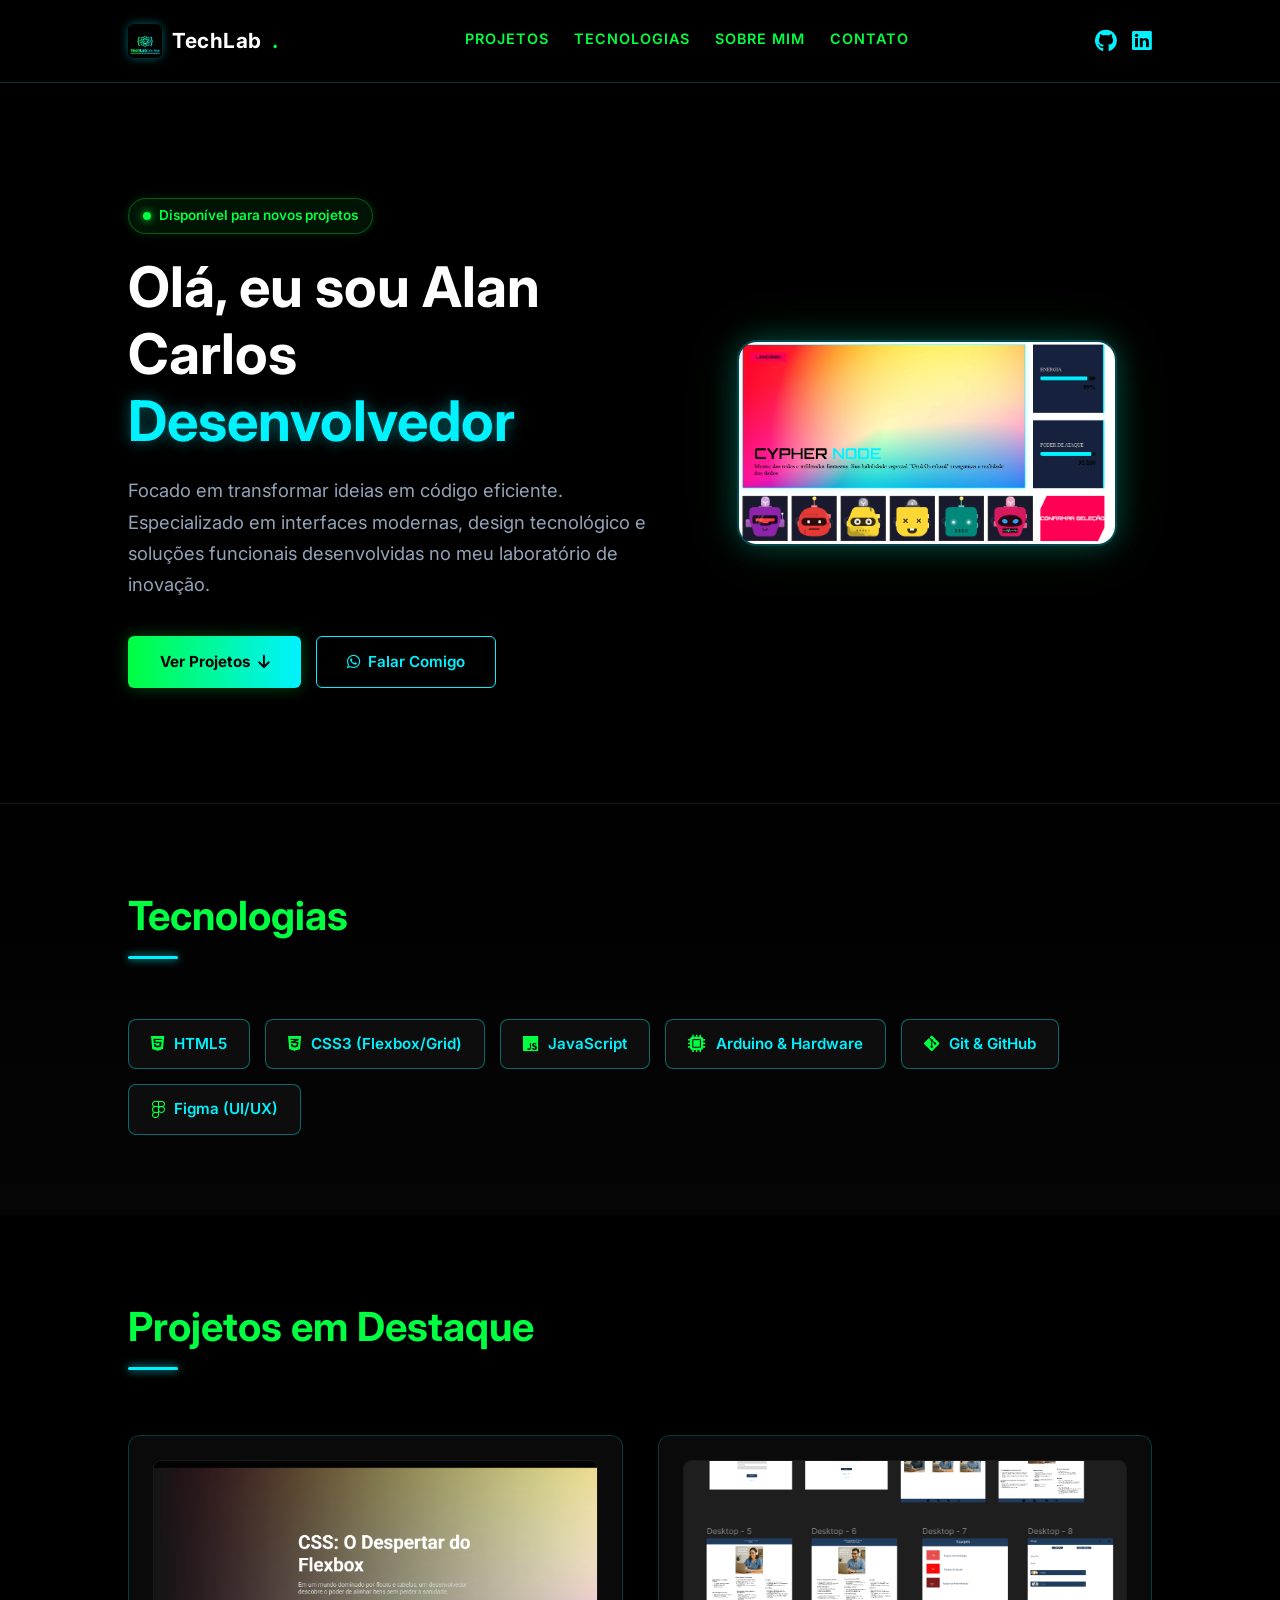
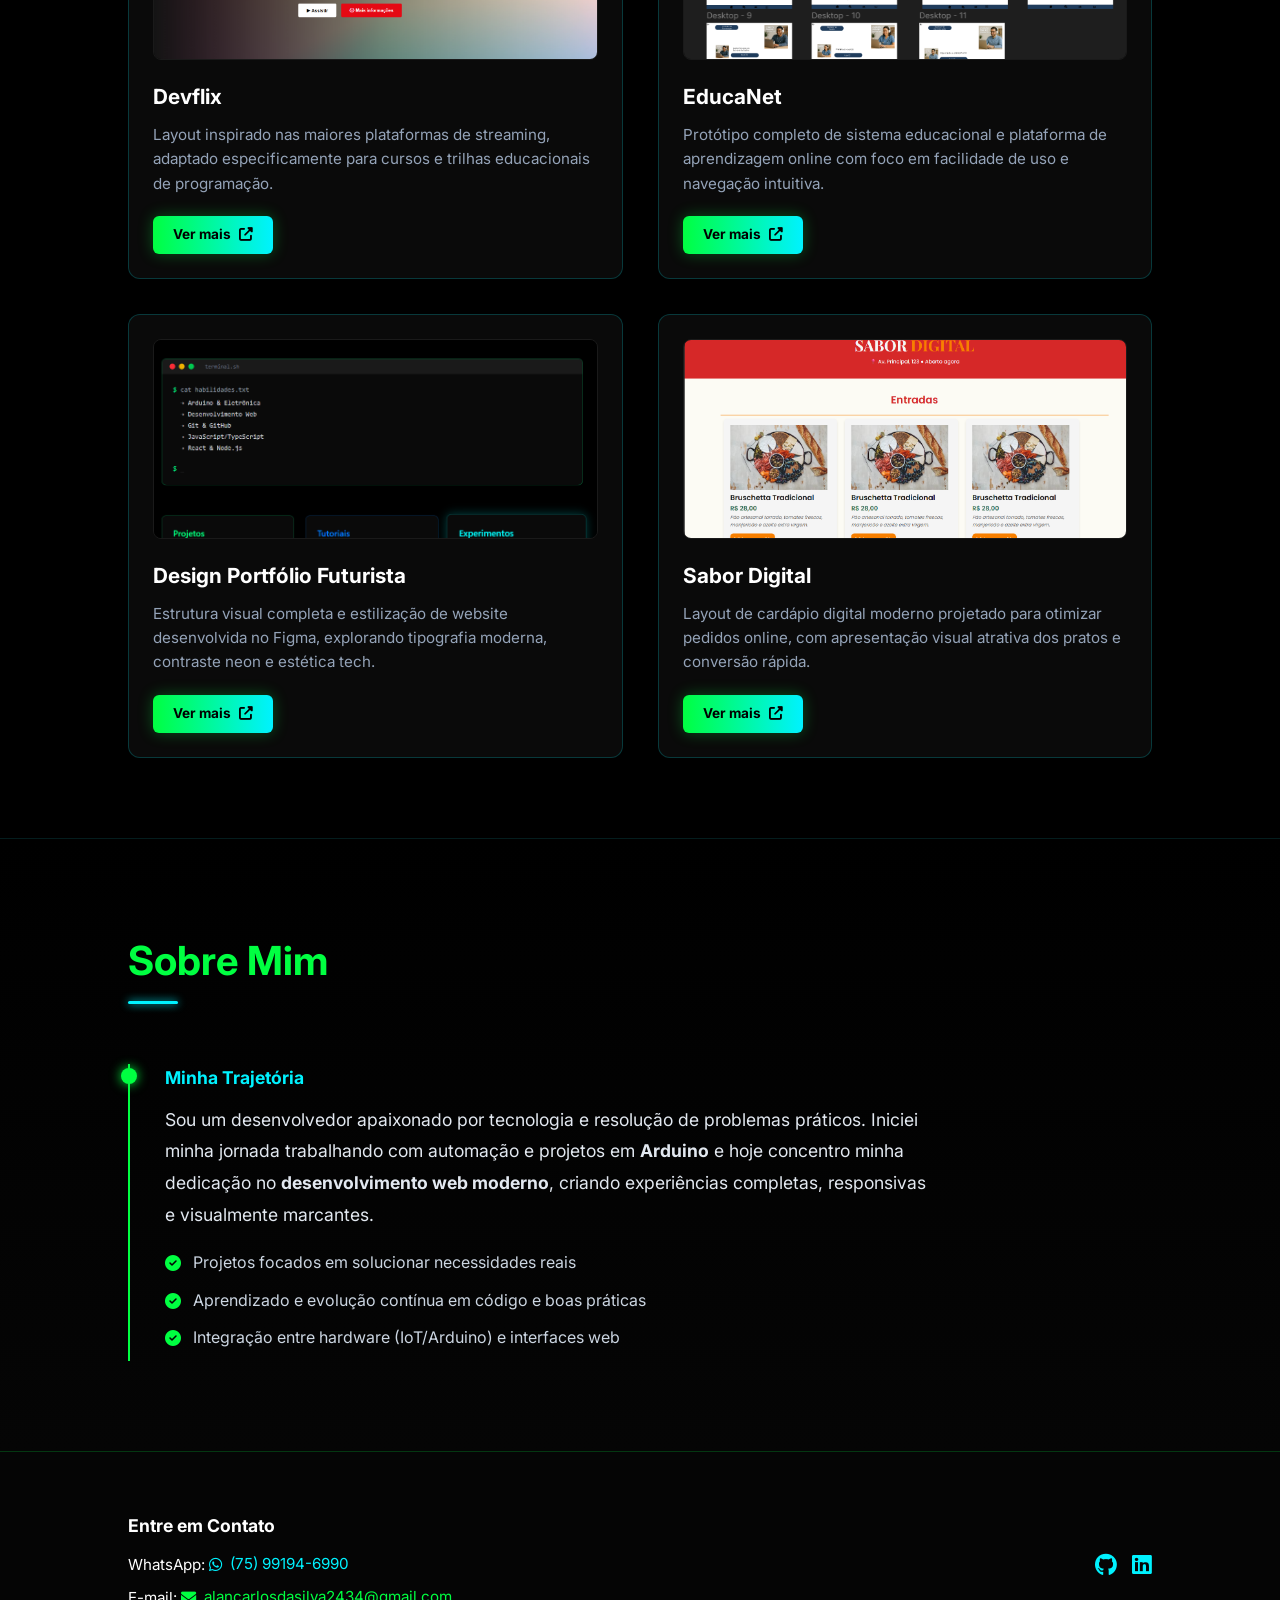
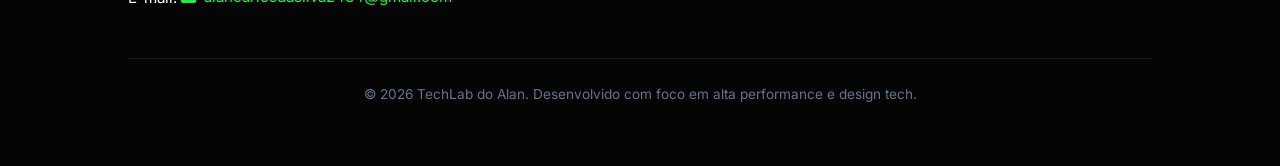
==== commit 4e201eb0: "fix: atualiza email de contato" ====
--- a/index.html
+++ b/index.html
@@ -174,8 +174,8 @@
                 </a>
             </p>
             <p>E-mail: 
-                <a href="mailto:alancarlosdasilva@gmail.com" class="contact-email">
-                    <i class="fas fa-envelope"></i> alancarlosdasilva@gmail.com
+                <a href="mailto:alancarlosdasilva2434@gmail.com" class="contact-email">
+                    <i class="fas fa-envelope"></i> alancarlosdasilva2434@gmail.com
                 </a>
             </p>
         </div>
